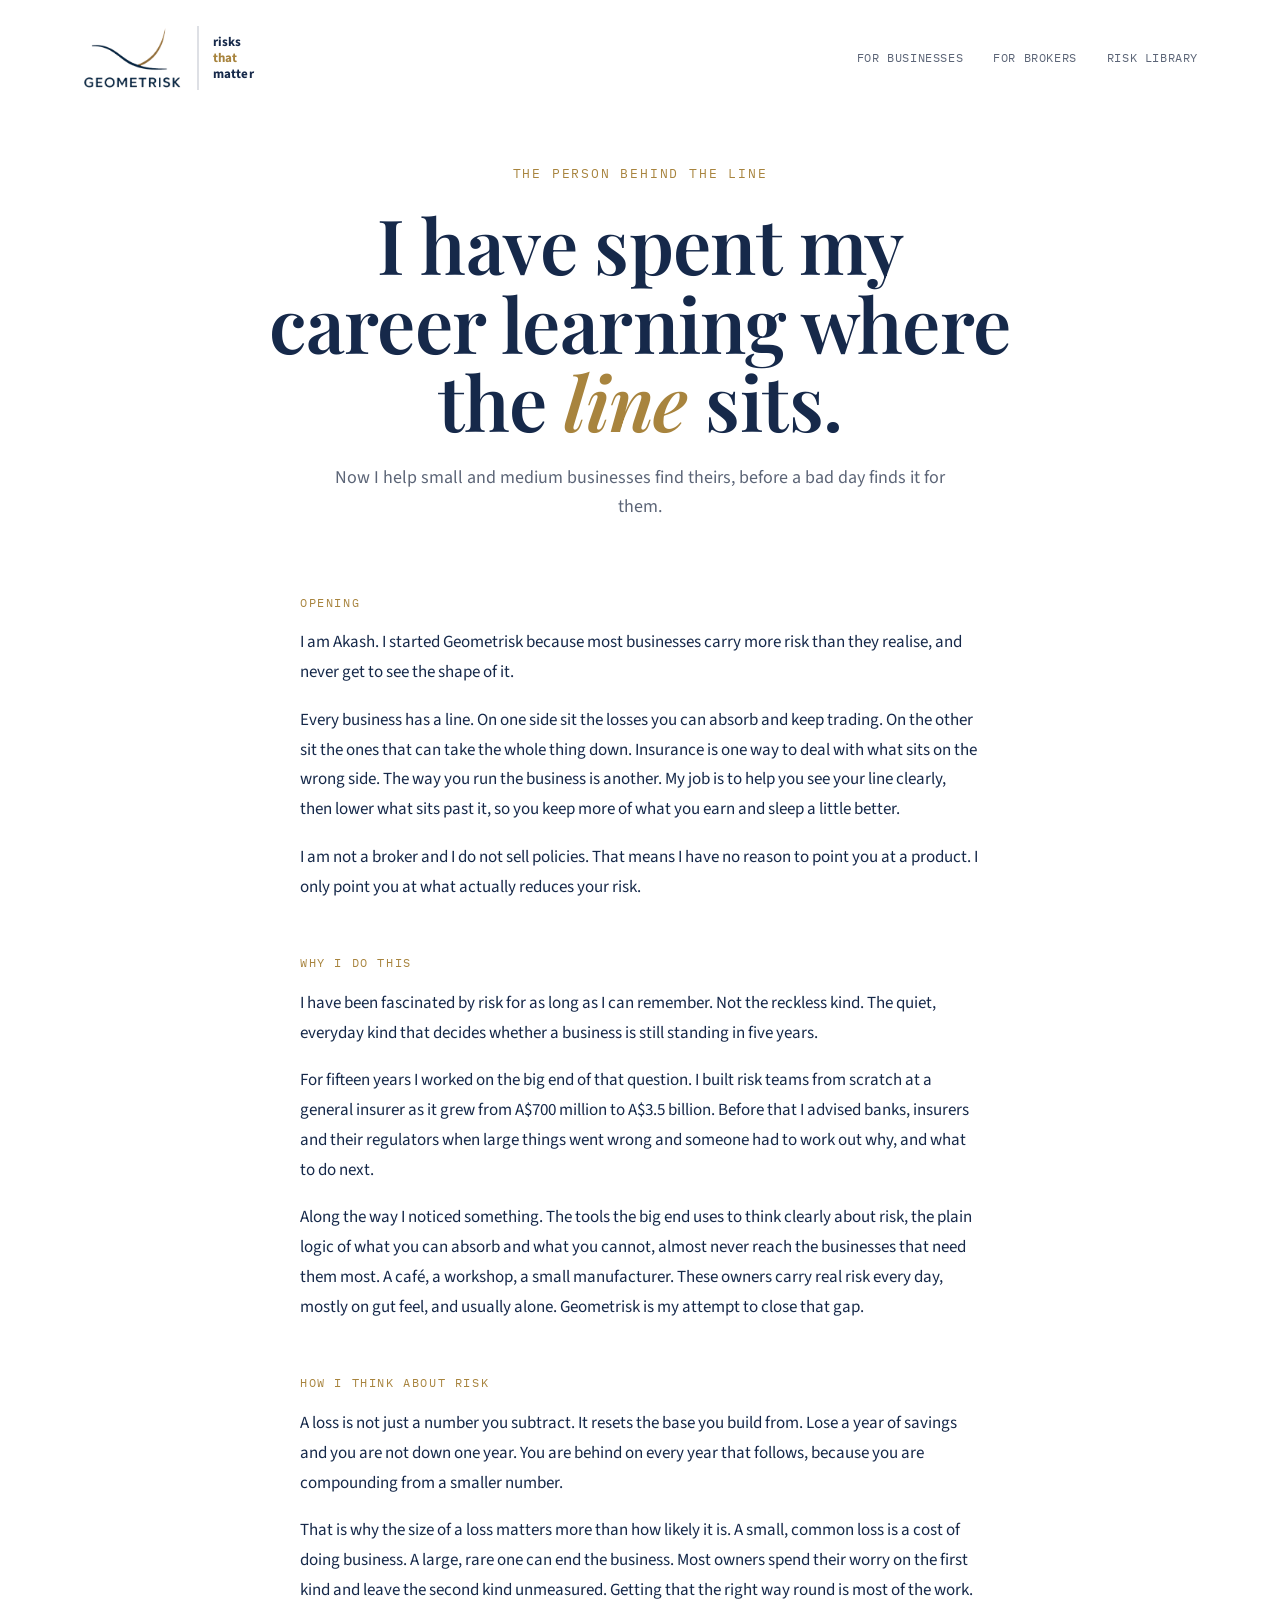
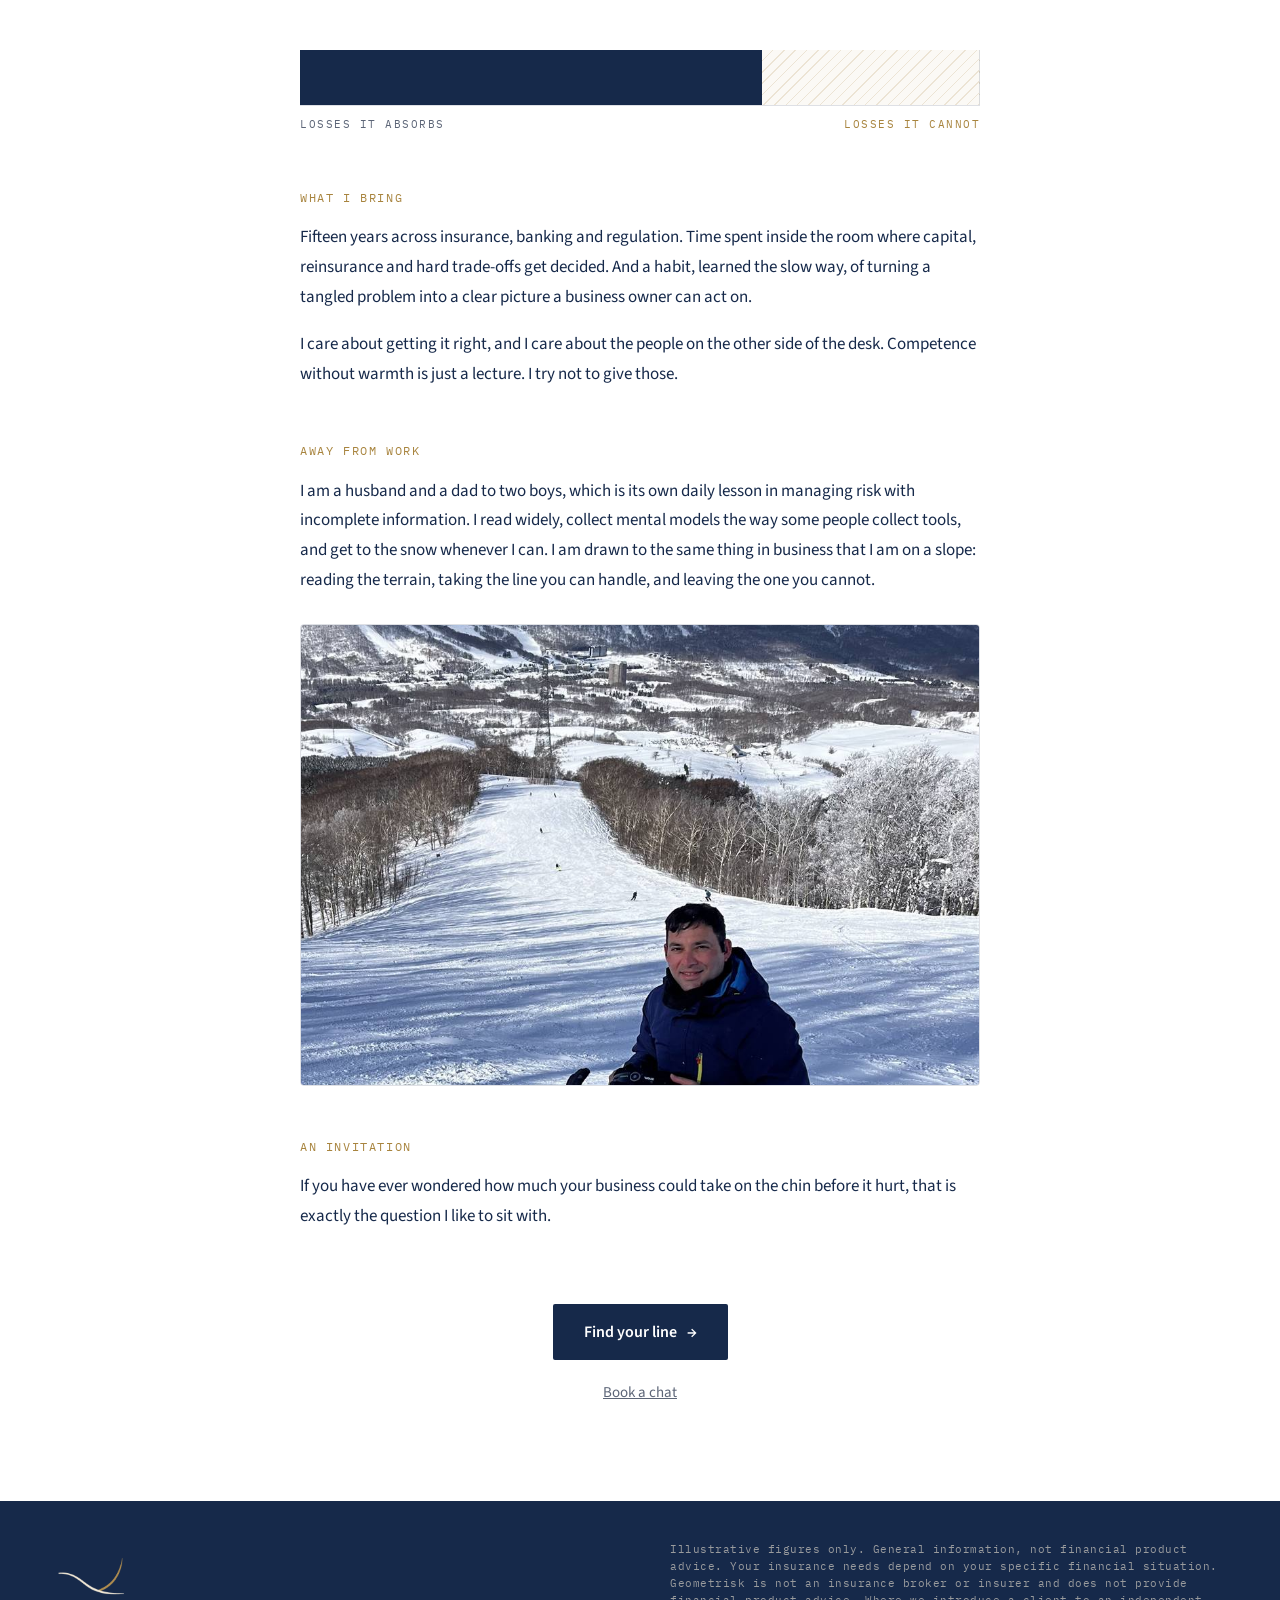
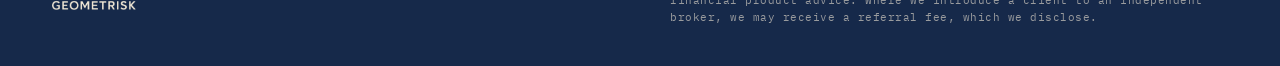
==== about.html @ 1584921b "Compliance: remove insurance evaluations from About and For Brokers copy Keeps the copy on risk mana" ====
<!DOCTYPE html>
<html lang="en-AU">
<head>
<meta charset="UTF-8">
<meta name="viewport" content="width=device-width, initial-scale=1.0">
<title>About · Geometrisk</title>
<meta name="description" content="The person behind Geometrisk. Fifteen years across insurance, banking and regulation, now helping small and medium businesses see the losses they can absorb and the ones they cannot. General information only, not financial product advice.">
<link rel="icon" type="image/png" href="assets/geometrisk-logo.png">
<link rel="preconnect" href="https://fonts.googleapis.com">
<link rel="preconnect" href="https://fonts.gstatic.com" crossorigin>
<link href="https://fonts.googleapis.com/css2?family=Playfair+Display:ital,wght@0,500;0,600;0,700;1,500;1,600&family=Source+Sans+3:wght@300;400;500;600&family=IBM+Plex+Mono:wght@400;500&display=swap" rel="stylesheet">
<style>
  :root{
    --navy:#16294A; --deep:#0E1D38; --navy-2:#5A7099;
    --gold:#A8843E; --gold-soft:#C9A85F;
    --cream:#F5F5F2; --cream-hi:#FFFFFF;
    --ink:#1A2438; --muted:#5C6577;
    --line:rgba(22,41,74,.14);
    --serif:'Playfair Display',Georgia,serif;
    --body:'Source Sans 3',system-ui,sans-serif;
    --mono:'IBM Plex Mono',ui-monospace,monospace;
  }
  *{box-sizing:border-box;margin:0;padding:0}
  html{scroll-behavior:smooth}
  body{font-family:var(--body);color:var(--ink);background:var(--cream-hi);
       -webkit-font-smoothing:antialiased;line-height:1.55}

  nav{position:relative;z-index:5;display:flex;align-items:center;
      justify-content:space-between;padding:26px 32px;max-width:1180px;margin:0 auto}
  .brand{display:flex;align-items:center;gap:14px}
  .wordmark{text-decoration:none;display:flex;align-items:center}
  .wordmark .logoimg{height:64px;width:auto;display:block}
  .brand .divider{width:2px;align-self:stretch;background:var(--line)}
  .brand .tagline{font-family:var(--body);font-weight:700;font-size:13px;letter-spacing:.2px;
                  text-transform:lowercase;line-height:1.25;color:var(--navy)}
  .brand .tagline .g{color:var(--gold)}
  .navlinks{display:flex;align-items:center;gap:30px}
  .navlinks a{font-family:var(--mono);font-size:12px;letter-spacing:.6px;text-transform:uppercase;
              color:var(--muted);text-decoration:none;transition:color .2s}
  .navlinks a:hover{color:var(--navy)}
  .navlinks a.here{color:var(--navy)}

  header.hero{padding:48px 32px 72px;max-width:820px;margin:0 auto;text-align:center}
  .eyebrow{font-family:var(--mono);font-size:12.5px;letter-spacing:1.8px;text-transform:uppercase;
           color:var(--gold);margin-bottom:22px}
  h1{font-family:var(--serif);font-weight:600;font-size:clamp(40px,6.4vw,76px);
     line-height:1.03;letter-spacing:-.6px;color:var(--navy);margin:0 auto 24px}
  h1 .ital{font-style:italic;color:var(--gold)}
  .lede{font-size:18px;line-height:1.6;color:var(--muted);max-width:620px;margin:0 auto}

  main{padding:0 32px 96px}
  .page{max-width:680px;margin:0 auto}
  .sec{margin-bottom:52px}
  .sec .cap{font-family:var(--mono);font-size:12px;letter-spacing:1.6px;text-transform:uppercase;
            color:var(--gold);margin-bottom:16px}
  .sec p{font-size:17px;line-height:1.75;color:var(--navy);margin:0 0 18px}
  .sec p:last-child{margin-bottom:0}

  .lineblock{margin:0 0 56px}
  .axis{position:relative;height:56px;border-bottom:1px solid var(--line)}
  .axis .carry{position:absolute;top:0;bottom:0;left:0;right:32%;background:var(--navy);
               border-left:1px solid var(--line)}
  .axis .cannot{position:absolute;top:0;bottom:0;right:0;left:68%;border-right:1px solid var(--line);
    background:
      repeating-linear-gradient(-45deg, rgba(168,132,62,.18) 0 1px, transparent 1px 8px),
      rgba(168,132,62,.05)}
  .axislabels{margin-top:10px;display:flex;align-items:center;justify-content:space-between;
              font-family:var(--mono);font-size:11px;letter-spacing:1.5px;text-transform:uppercase}
  .axislabels .l{color:var(--muted)}
  .axislabels .r{color:var(--gold)}

  .photo{border:1px solid var(--line);border-radius:4px;overflow:hidden;margin-top:28px}
  .photo img{display:block;width:100%;height:460px;object-fit:cover;object-position:50% 30%}

  .ctarow{margin-top:72px;text-align:center}
  .cta{display:inline-flex;align-items:center;gap:10px;font-family:var(--body);font-weight:600;
       font-size:16px;padding:15px 30px;border-radius:2px;text-decoration:none;cursor:pointer;
       border:1px solid transparent;transition:all .22s ease}
  .cta .arw{transition:transform .22s ease}
  .cta:hover .arw{transform:translateX(4px)}
  .cta.solid{background:var(--navy);color:var(--cream-hi)}
  .cta.solid:hover{background:var(--deep)}
  .bookrow{margin-top:20px}
  .bookrow a{font-family:var(--body);font-size:15px;color:var(--muted);text-decoration:underline}
  .bookrow a:hover{color:var(--navy)}

  footer{background:var(--navy);color:rgba(241,232,214,.6);padding:40px 32px}
  .foot{max-width:1180px;margin:0 auto;display:flex;align-items:center;
        justify-content:space-between;gap:24px;flex-wrap:wrap}
  .foot .fmark{display:flex;align-items:center;text-decoration:none}
  .foot .fmark img{height:56px;width:auto;display:block}
  .foot .disc{font-family:var(--mono);font-size:11px;letter-spacing:.5px;max-width:560px}

  a:focus-visible,.cta:focus-visible{outline:2px solid var(--gold);outline-offset:3px;border-radius:2px}
  @media (prefers-reduced-motion:reduce){ html{scroll-behavior:auto} }
  @media (max-width:860px){
    .navlinks{display:none}
    main{padding:0 20px 72px}
    header.hero{padding:36px 20px 56px}
    .photo img{height:340px}
  }
</style>
</head>
<body>

<nav>
  <div class="brand">
    <a class="wordmark" href="index.html">
      <img class="logoimg" src="assets/geometrisk-logo.png" alt="Geometrisk">
    </a>
    <div class="divider"></div>
    <div class="tagline">risks<br><span class="g">that</span><br>matter</div>
  </div>
  <div class="navlinks">
    <a href="index.html#businesses">For businesses</a>
    <a href="for-brokers.html">For brokers</a>
    <a href="methodology.html">Risk Library</a>
  </div>
</nav>

<header class="hero">
  <div class="eyebrow">The person behind the line</div>
  <h1>I have spent my career learning where the <span class="ital">line</span> sits.</h1>
  <p class="lede">Now I help small and medium businesses find theirs, before a bad day finds it for them.</p>
</header>

<main>
  <div class="page">

    <section class="sec">
      <div class="cap">Opening</div>
      <p>I am Akash. I started Geometrisk because most businesses carry more risk than they realise, and never get to see the shape of it.</p>
      <p>Every business has a line. On one side sit the losses you can absorb and keep trading. On the other sit the ones that can take the whole thing down. Insurance is one way to deal with what sits on the wrong side. The way you run the business is another. My job is to help you see your line clearly, then lower what sits past it, so you keep more of what you earn and sleep a little better.</p>
      <p>I am not a broker and I do not sell policies. That means I have no reason to point you at a product. I only point you at what actually reduces your risk.</p>
    </section>

    <section class="sec">
      <div class="cap">Why I do this</div>
      <p>I have been fascinated by risk for as long as I can remember. Not the reckless kind. The quiet, everyday kind that decides whether a business is still standing in five years.</p>
      <p>For fifteen years I worked on the big end of that question. I built risk teams from scratch at a general insurer as it grew from A$700 million to A$3.5 billion. Before that I advised banks, insurers and their regulators when large things went wrong and someone had to work out why, and what to do next.</p>
      <p>Along the way I noticed something. The tools the big end uses to think clearly about risk, the plain logic of what you can absorb and what you cannot, almost never reach the businesses that need them most. A caf&#233;, a workshop, a small manufacturer. These owners carry real risk every day, mostly on gut feel, and usually alone. Geometrisk is my attempt to close that gap.</p>
    </section>

    <section class="sec" style="margin-bottom:44px">
      <div class="cap">How I think about risk</div>
      <p>A loss is not just a number you subtract. It resets the base you build from. Lose a year of savings and you are not down one year. You are behind on every year that follows, because you are compounding from a smaller number.</p>
      <p>That is why the size of a loss matters more than how likely it is. A small, common loss is a cost of doing business. A large, rare one can end the business. Most owners spend their worry on the first kind and leave the second kind unmeasured. Getting that the right way round is most of the work.</p>
    </section>

    <div class="lineblock" aria-hidden="true">
      <div class="axis">
        <div class="carry"></div>
        <div class="cannot"></div>
      </div>
      <div class="axislabels">
        <span class="l">Losses it absorbs</span>
        <span class="r">Losses it cannot</span>
      </div>
    </div>

    <section class="sec">
      <div class="cap">What I bring</div>
      <p>Fifteen years across insurance, banking and regulation. Time spent inside the room where capital, reinsurance and hard trade-offs get decided. And a habit, learned the slow way, of turning a tangled problem into a clear picture a business owner can act on.</p>
      <p>I care about getting it right, and I care about the people on the other side of the desk. Competence without warmth is just a lecture. I try not to give those.</p>
    </section>

    <section class="sec">
      <div class="cap">Away from work</div>
      <p style="margin-bottom:28px">I am a husband and a dad to two boys, which is its own daily lesson in managing risk with incomplete information. I read widely, collect mental models the way some people collect tools, and get to the snow whenever I can. I am drawn to the same thing in business that I am on a slope: reading the terrain, taking the line you can handle, and leaving the one you cannot.</p>
      <div class="photo">
        <img src="assets/akash-ski.jpeg" alt="Akash skiing, mountains in the background">
      </div>
    </section>

    <section class="sec" style="margin-bottom:0">
      <div class="cap">An invitation</div>
      <p>If you have ever wondered how much your business could take on the chin before it hurt, that is exactly the question I like to sit with.</p>
    </section>

    <div class="ctarow">
      <a class="cta solid" href="find-your-line.html">Find your line <span class="arw">&rarr;</span></a>
      <div class="bookrow">
        <a id="bookChat" href="https://calendar.app.google/oPBbKhGHU44FATAGA" target="_blank" rel="noopener">Book a chat</a>
      </div>
    </div>

  </div>
</main>

<footer>
  <div class="foot">
    <a class="fmark" href="index.html" aria-label="Geometrisk">
      <img src="assets/geometrisk-logo-light.png" alt="Geometrisk">
    </a>
    <div class="disc">Illustrative figures only. General information, not financial product advice. Your insurance needs depend on your specific financial situation. Geometrisk is not an insurance broker or insurer and does not provide financial product advice. Where we introduce a client to an independent broker, we may receive a referral fee, which we disclose.</div>
  </div>
</footer>

</body>
</html>
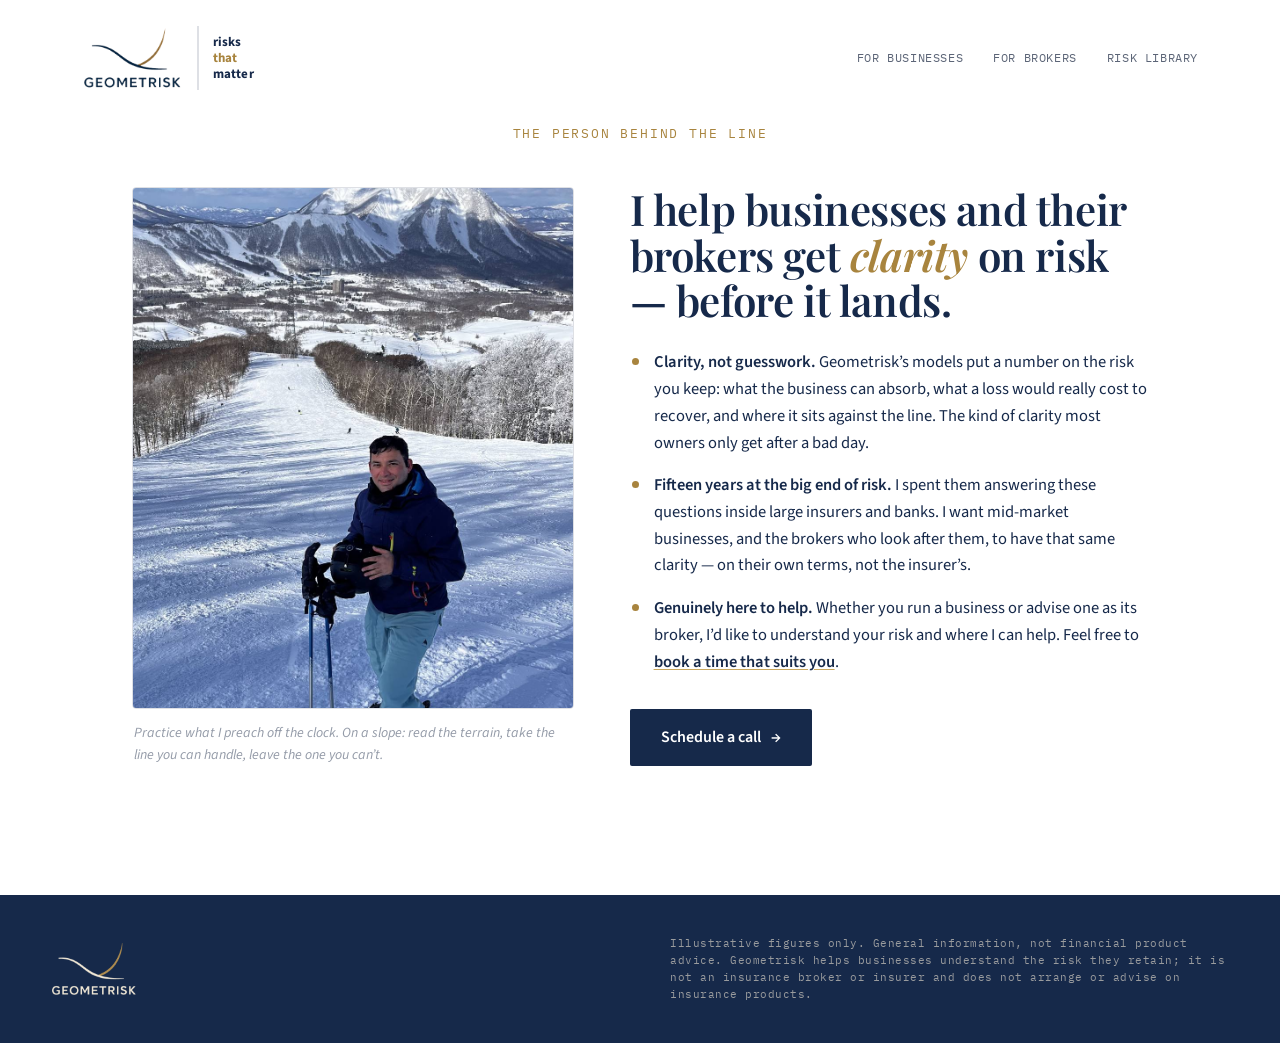
==== commit 372db29e: "Landing copy, footer nav, privacy policy, live form endpoint - Rework landing 'How it works' and 'Wh" ====
--- a/about.html
+++ b/about.html
@@ -4,7 +4,7 @@
 <meta charset="UTF-8">
 <meta name="viewport" content="width=device-width, initial-scale=1.0">
 <title>About · Geometrisk</title>
-<meta name="description" content="The person behind Geometrisk. Fifteen years across insurance, banking and regulation, now helping small and medium businesses see the losses they can absorb and the ones they cannot. General information only, not financial product advice.">
+<meta name="description" content="The person behind Geometrisk. Fifteen years at the big end of risk, now bringing it to small businesses and the brokers who serve them — the risk lab that works out what you can carry, what you can't, and what to move. General information only, not advice.">
 <link rel="icon" type="image/png" href="assets/geometrisk-logo.png">
 <link rel="preconnect" href="https://fonts.googleapis.com">
 <link rel="preconnect" href="https://fonts.gstatic.com" crossorigin>
@@ -48,7 +48,7 @@
   h1 .ital{font-style:italic;color:var(--gold)}
   .lede{font-size:18px;line-height:1.6;color:var(--muted);max-width:620px;margin:0 auto}
 
-  main{padding:0 32px 96px}
+  main{padding:0 0 88px}
   .page{max-width:680px;margin:0 auto}
   .sec{margin-bottom:52px}
   .sec .cap{font-family:var(--mono);font-size:12px;letter-spacing:1.6px;text-transform:uppercase;
@@ -72,7 +72,9 @@
   .photo{border:1px solid var(--line);border-radius:4px;overflow:hidden;margin-top:28px}
   .photo img{display:block;width:100%;height:460px;object-fit:cover;object-position:50% 30%}
 
-  .ctarow{margin-top:72px;text-align:center}
+  .photocap{font-size:15px;line-height:1.6;font-style:italic;color:var(--muted);
+            max-width:560px;margin:18px auto 0;text-align:center}
+  .ctarow{margin-top:60px;display:flex;justify-content:center;gap:16px;flex-wrap:wrap}
   .cta{display:inline-flex;align-items:center;gap:10px;font-family:var(--body);font-weight:600;
        font-size:16px;padding:15px 30px;border-radius:2px;text-decoration:none;cursor:pointer;
        border:1px solid transparent;transition:all .22s ease}
@@ -80,9 +82,27 @@
   .cta:hover .arw{transform:translateX(4px)}
   .cta.solid{background:var(--navy);color:var(--cream-hi)}
   .cta.solid:hover{background:var(--deep)}
-  .bookrow{margin-top:20px}
-  .bookrow a{font-family:var(--body);font-size:15px;color:var(--muted);text-decoration:underline}
-  .bookrow a:hover{color:var(--navy)}
+  .cta.ghost{border:1px solid var(--line);color:var(--navy)}
+  .cta.ghost:hover{border-color:var(--navy);background:var(--navy);color:var(--cream-hi)}
+
+  .intro{max-width:1080px;margin:0 auto;padding:8px 32px 0;text-align:center}
+  .split{max-width:1080px;margin:0 auto;padding:22px 32px 40px;display:grid;
+         grid-template-columns:.92fr 1.08fr;gap:56px;align-items:start}
+  .split .photo{margin:0}
+  .split .photo img{height:520px}
+  .skicap{margin:14px 2px 0;font-size:14px;line-height:1.55;font-style:italic;color:#949BA8}
+  .bio h1{font-size:clamp(27px,3.3vw,42px);line-height:1.08;letter-spacing:-.4px;margin:0 0 26px}
+  .bio ul{list-style:none;margin:0;padding:0}
+  .bio li{position:relative;padding-left:24px;margin-bottom:16px;font-size:16.5px;
+          line-height:1.62;color:var(--navy)}
+  .bio li:last-child{margin-bottom:0}
+  .bio li::before{content:"";position:absolute;left:2px;top:9px;width:7px;height:7px;
+                  background:var(--gold);border-radius:50%}
+  .bio li strong{font-weight:600}
+  .bio li a{color:var(--navy);text-decoration:underline;text-decoration-color:var(--gold-soft);
+            text-underline-offset:2px;font-weight:600}
+  .bio li a:hover{text-decoration-color:var(--navy)}
+  .bio .ctarow{justify-content:flex-start;margin-top:34px}
 
   footer{background:var(--navy);color:rgba(241,232,214,.6);padding:40px 32px}
   .foot{max-width:1180px;margin:0 auto;display:flex;align-items:center;
@@ -95,9 +115,12 @@
   @media (prefers-reduced-motion:reduce){ html{scroll-behavior:auto} }
   @media (max-width:860px){
     .navlinks{display:none}
-    main{padding:0 20px 72px}
-    header.hero{padding:36px 20px 56px}
-    .photo img{height:340px}
+    main{padding:0 0 72px}
+    .intro{padding:22px 20px 0}
+    .split{grid-template-columns:1fr;gap:26px;padding:16px 20px 40px}
+    .split .photo img{height:340px}
+    .bio h1{margin-bottom:22px}
+    .bio .ctarow{justify-content:center}
   }
 </style>
 </head>
@@ -118,73 +141,30 @@
   </div>
 </nav>
 
-<header class="hero">
-  <div class="eyebrow">The person behind the line</div>
-  <h1>I have spent my career learning where the <span class="ital">line</span> sits.</h1>
-  <p class="lede">Now I help small and medium businesses find theirs, before a bad day finds it for them.</p>
-</header>
+<main>
+  <div class="intro">
+    <div class="eyebrow">The person behind the line</div>
+  </div>
 
-<main>
-  <div class="page">
-
-    <section class="sec">
-      <div class="cap">Opening</div>
-      <p>I am Akash. I started Geometrisk because most businesses carry more risk than they realise, and never get to see the shape of it.</p>
-      <p>Every business has a line. On one side sit the losses you can absorb and keep trading. On the other sit the ones that can take the whole thing down. Insurance is one way to deal with what sits on the wrong side. The way you run the business is another. My job is to help you see your line clearly, then lower what sits past it, so you keep more of what you earn and sleep a little better.</p>
-      <p>I am not a broker and I do not sell policies. That means I have no reason to point you at a product. I only point you at what actually reduces your risk.</p>
-    </section>
-
-    <section class="sec">
-      <div class="cap">Why I do this</div>
-      <p>I have been fascinated by risk for as long as I can remember. Not the reckless kind. The quiet, everyday kind that decides whether a business is still standing in five years.</p>
-      <p>For fifteen years I worked on the big end of that question. I built risk teams from scratch at a general insurer as it grew from A$700 million to A$3.5 billion. Before that I advised banks, insurers and their regulators when large things went wrong and someone had to work out why, and what to do next.</p>
-      <p>Along the way I noticed something. The tools the big end uses to think clearly about risk, the plain logic of what you can absorb and what you cannot, almost never reach the businesses that need them most. A caf&#233;, a workshop, a small manufacturer. These owners carry real risk every day, mostly on gut feel, and usually alone. Geometrisk is my attempt to close that gap.</p>
-    </section>
-
-    <section class="sec" style="margin-bottom:44px">
-      <div class="cap">How I think about risk</div>
-      <p>A loss is not just a number you subtract. It resets the base you build from. Lose a year of savings and you are not down one year. You are behind on every year that follows, because you are compounding from a smaller number.</p>
-      <p>That is why the size of a loss matters more than how likely it is. A small, common loss is a cost of doing business. A large, rare one can end the business. Most owners spend their worry on the first kind and leave the second kind unmeasured. Getting that the right way round is most of the work.</p>
-    </section>
-
-    <div class="lineblock" aria-hidden="true">
-      <div class="axis">
-        <div class="carry"></div>
-        <div class="cannot"></div>
-      </div>
-      <div class="axislabels">
-        <span class="l">Losses it absorbs</span>
-        <span class="r">Losses it cannot</span>
-      </div>
-    </div>
-
-    <section class="sec">
-      <div class="cap">What I bring</div>
-      <p>Fifteen years across insurance, banking and regulation. Time spent inside the room where capital, reinsurance and hard trade-offs get decided. And a habit, learned the slow way, of turning a tangled problem into a clear picture a business owner can act on.</p>
-      <p>I care about getting it right, and I care about the people on the other side of the desk. Competence without warmth is just a lecture. I try not to give those.</p>
-    </section>
-
-    <section class="sec">
-      <div class="cap">Away from work</div>
-      <p style="margin-bottom:28px">I am a husband and a dad to two boys, which is its own daily lesson in managing risk with incomplete information. I read widely, collect mental models the way some people collect tools, and get to the snow whenever I can. I am drawn to the same thing in business that I am on a slope: reading the terrain, taking the line you can handle, and leaving the one you cannot.</p>
+  <section class="split">
+    <div class="photocol">
       <div class="photo">
         <img src="assets/akash-ski.jpeg" alt="Akash skiing, mountains in the background">
       </div>
-    </section>
-
-    <section class="sec" style="margin-bottom:0">
-      <div class="cap">An invitation</div>
-      <p>If you have ever wondered how much your business could take on the chin before it hurt, that is exactly the question I like to sit with.</p>
-    </section>
-
-    <div class="ctarow">
-      <a class="cta solid" href="find-your-line.html">Find your line <span class="arw">&rarr;</span></a>
-      <div class="bookrow">
-        <a id="bookChat" href="https://calendar.app.google/oPBbKhGHU44FATAGA" target="_blank" rel="noopener">Book a chat</a>
+      <p class="skicap">Practice what I preach off the clock. On a slope: read the terrain, take the line you can handle, leave the one you can&rsquo;t.</p>
+    </div>
+    <div class="bio">
+      <h1>I help businesses and their brokers get <span class="ital">clarity</span> on risk &mdash; before it lands.</h1>
+      <ul>
+        <li><strong>Clarity, not guesswork.</strong> Geometrisk&rsquo;s models put a number on the risk you keep: what the business can absorb, what a loss would really cost to recover, and where it sits against the line. The kind of clarity most owners only get after a bad day.</li>
+        <li><strong>Fifteen years at the big end of risk.</strong> I spent them answering these questions inside large insurers and banks. I want mid-market businesses, and the brokers who look after them, to have that same clarity &mdash; on their own terms, not the insurer&rsquo;s.</li>
+        <li><strong>Genuinely here to help.</strong> Whether you run a business or advise one as its broker, I&rsquo;d like to understand your risk and where I can help. Feel free to <a class="book" href="https://calendar.app.google/oPBbKhGHU44FATAGA" target="_blank" rel="noopener">book a time that suits you</a>.</li>
+      </ul>
+      <div class="ctarow">
+        <a class="cta solid" href="https://calendar.app.google/oPBbKhGHU44FATAGA" target="_blank" rel="noopener">Schedule a call <span class="arw">&rarr;</span></a>
       </div>
     </div>
-
-  </div>
+  </section>
 </main>
 
 <footer>
@@ -192,7 +172,7 @@
     <a class="fmark" href="index.html" aria-label="Geometrisk">
       <img src="assets/geometrisk-logo-light.png" alt="Geometrisk">
     </a>
-    <div class="disc">Illustrative figures only. General information, not financial product advice. Your insurance needs depend on your specific financial situation. Geometrisk is not an insurance broker or insurer and does not provide financial product advice. Where we introduce a client to an independent broker, we may receive a referral fee, which we disclose.</div>
+    <div class="disc">Illustrative figures only. General information, not financial product advice. Geometrisk helps businesses understand the risk they retain; it is not an insurance broker or insurer and does not arrange or advise on insurance products.</div>
   </div>
 </footer>
 
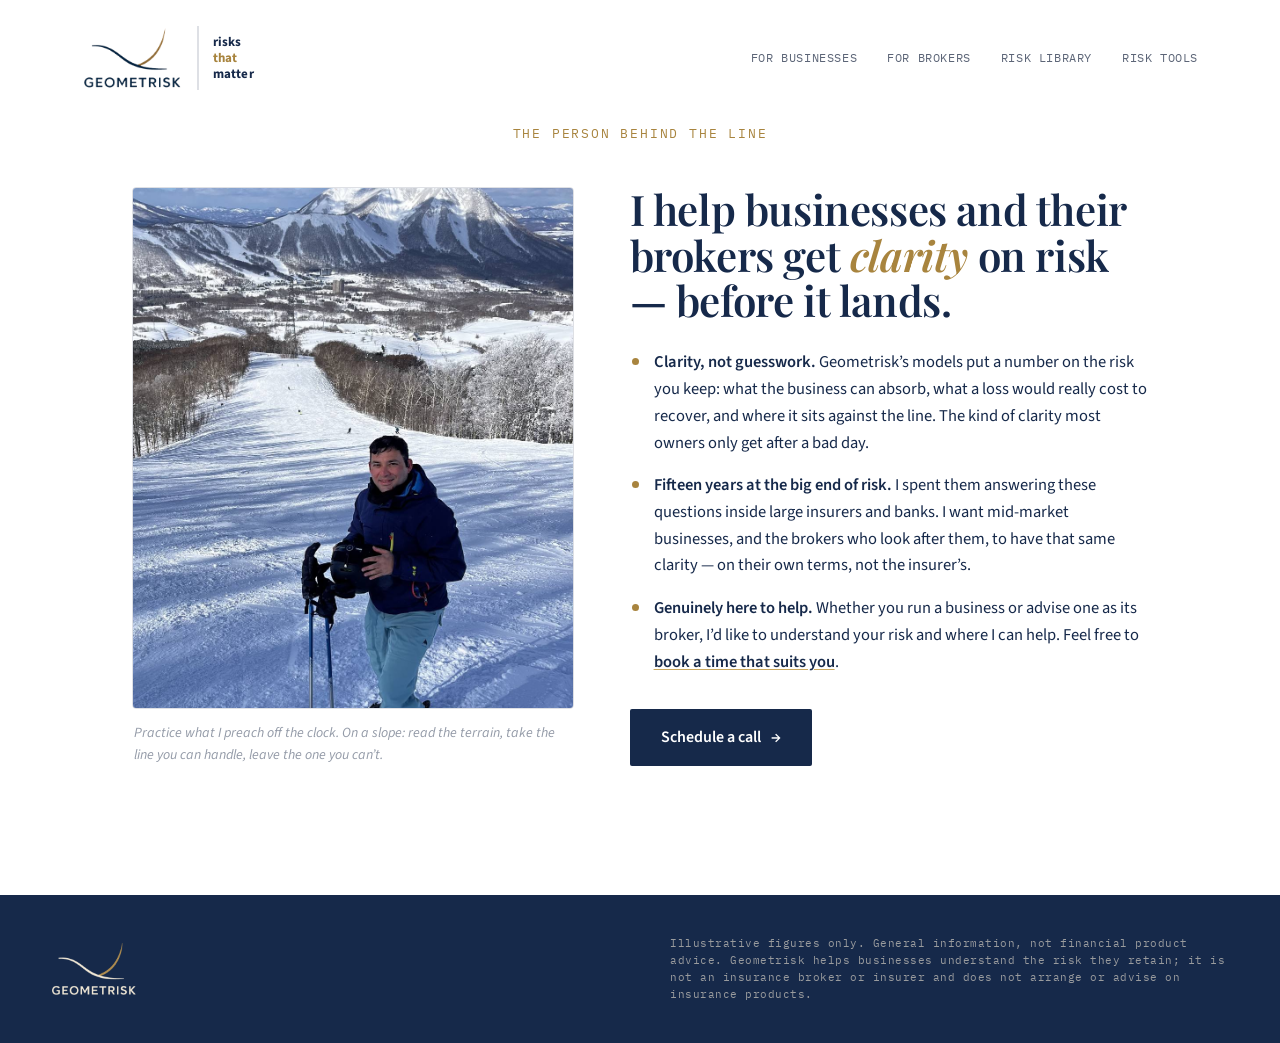
==== commit 38172512: "Pivot to risk-advisor finder: new find-advisor tool, broker onboarding, data schema - Home page refr" ====
--- a/about.html
+++ b/about.html
@@ -138,6 +138,7 @@
     <a href="index.html#businesses">For businesses</a>
     <a href="for-brokers.html">For brokers</a>
     <a href="methodology.html">Risk Library</a>
+    <a href="find-your-line.html">Risk Tools</a>
   </div>
 </nav>
 
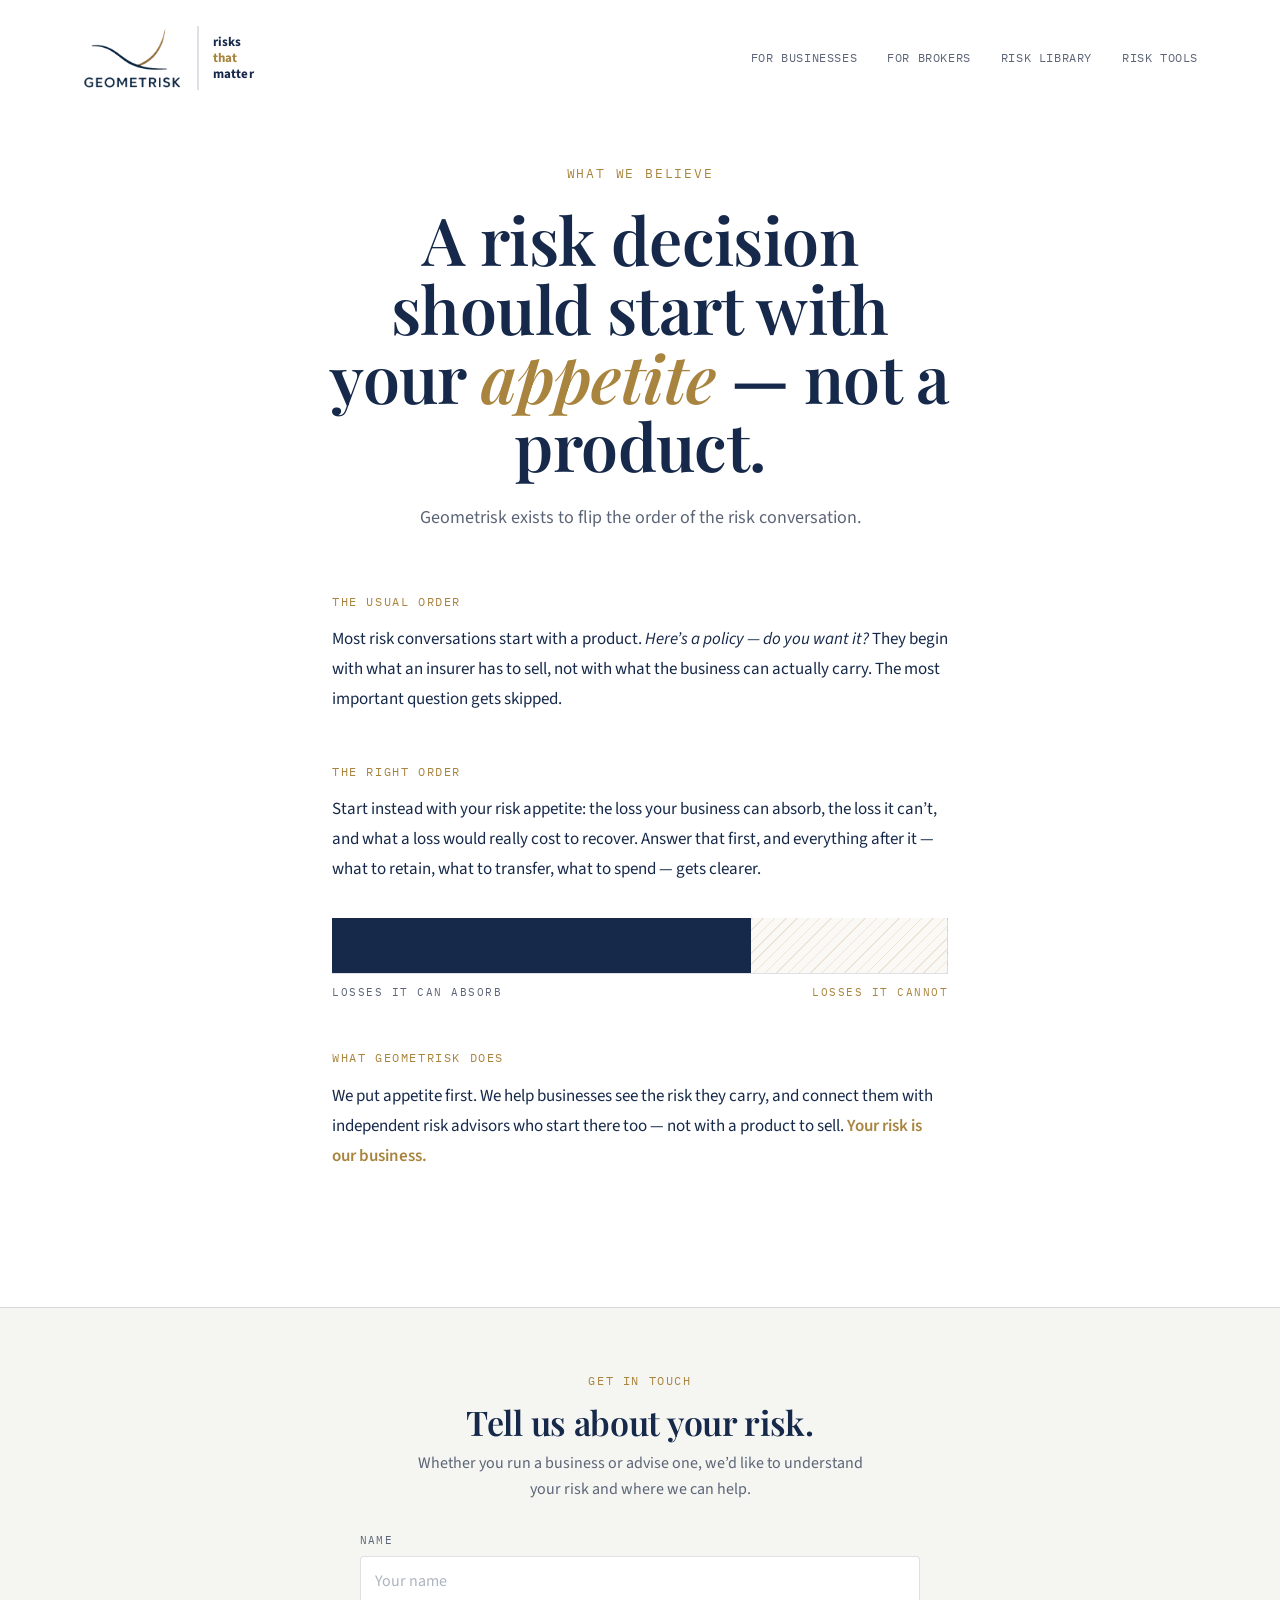
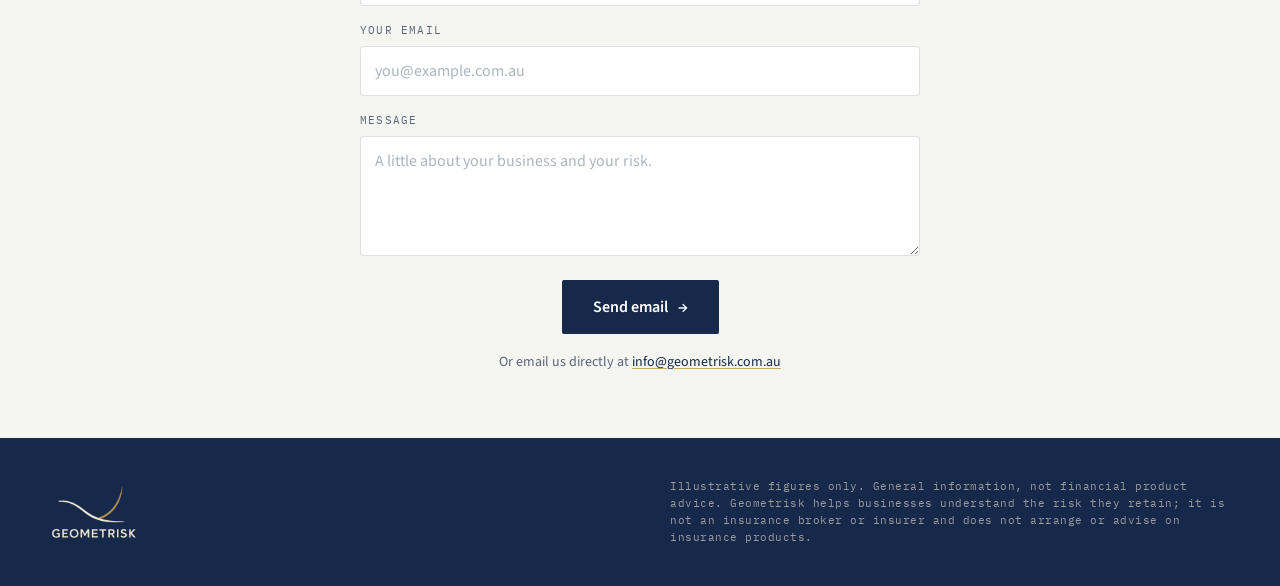
==== commit 1490aa84: "Rework About from a person to an idea; add email contact form - About now leads with the belief 'a r" ====
--- a/about.html
+++ b/about.html
@@ -4,7 +4,7 @@
 <meta charset="UTF-8">
 <meta name="viewport" content="width=device-width, initial-scale=1.0">
 <title>About · Geometrisk</title>
-<meta name="description" content="The person behind Geometrisk. Fifteen years at the big end of risk, now bringing it to small businesses and the brokers who serve them — the risk lab that works out what you can carry, what you can't, and what to move. General information only, not advice.">
+<meta name="description" content="Geometrisk exists to flip the order of the risk conversation: a risk decision should start with your appetite — what you can carry, and what you can't — not with a product an insurer has to sell. General information only, not advice.">
 <link rel="icon" type="image/png" href="assets/geometrisk-logo.png">
 <link rel="preconnect" href="https://fonts.googleapis.com">
 <link rel="preconnect" href="https://fonts.gstatic.com" crossorigin>
@@ -40,23 +40,24 @@
   .navlinks a:hover{color:var(--navy)}
   .navlinks a.here{color:var(--navy)}
 
-  header.hero{padding:48px 32px 72px;max-width:820px;margin:0 auto;text-align:center}
+  header.hero{padding:48px 32px 60px;max-width:820px;margin:0 auto;text-align:center}
   .eyebrow{font-family:var(--mono);font-size:12.5px;letter-spacing:1.8px;text-transform:uppercase;
            color:var(--gold);margin-bottom:22px}
-  h1{font-family:var(--serif);font-weight:600;font-size:clamp(40px,6.4vw,76px);
-     line-height:1.03;letter-spacing:-.6px;color:var(--navy);margin:0 auto 24px}
+  h1{font-family:var(--serif);font-weight:600;font-size:clamp(36px,5.6vw,66px);
+     line-height:1.04;letter-spacing:-.6px;color:var(--navy);margin:0 auto 24px;max-width:15ch}
   h1 .ital{font-style:italic;color:var(--gold)}
   .lede{font-size:18px;line-height:1.6;color:var(--muted);max-width:620px;margin:0 auto}
 
   main{padding:0 0 88px}
-  .page{max-width:680px;margin:0 auto}
-  .sec{margin-bottom:52px}
+  .page{max-width:680px;margin:0 auto;padding:0 32px}
+  .sec{margin-bottom:48px}
   .sec .cap{font-family:var(--mono);font-size:12px;letter-spacing:1.6px;text-transform:uppercase;
-            color:var(--gold);margin-bottom:16px}
+            color:var(--gold);margin-bottom:14px}
   .sec p{font-size:17px;line-height:1.75;color:var(--navy);margin:0 0 18px}
   .sec p:last-child{margin-bottom:0}
-
-  .lineblock{margin:0 0 56px}
+  .sec p .g{color:var(--gold);font-weight:600}
+
+  .lineblock{margin:34px 0 6px}
   .axis{position:relative;height:56px;border-bottom:1px solid var(--line)}
   .axis .carry{position:absolute;top:0;bottom:0;left:0;right:32%;background:var(--navy);
                border-left:1px solid var(--line)}
@@ -69,12 +70,23 @@
   .axislabels .l{color:var(--muted)}
   .axislabels .r{color:var(--gold)}
 
-  .photo{border:1px solid var(--line);border-radius:4px;overflow:hidden;margin-top:28px}
-  .photo img{display:block;width:100%;height:460px;object-fit:cover;object-position:50% 30%}
-
-  .photocap{font-size:15px;line-height:1.6;font-style:italic;color:var(--muted);
-            max-width:560px;margin:18px auto 0;text-align:center}
-  .ctarow{margin-top:60px;display:flex;justify-content:center;gap:16px;flex-wrap:wrap}
+  /* ---------- contact ---------- */
+  .contactband{background:var(--cream);border-top:1px solid var(--line);padding:64px 32px}
+  .contact{max-width:560px;margin:0 auto}
+  .contact .cap{font-family:var(--mono);font-size:12px;letter-spacing:1.6px;text-transform:uppercase;
+                color:var(--gold);margin-bottom:12px;text-align:center}
+  .contact h2{font-family:var(--serif);font-weight:600;font-size:clamp(25px,3.2vw,34px);
+              line-height:1.12;letter-spacing:-.3px;color:var(--navy);text-align:center;margin-bottom:10px}
+  .contact .clead{font-size:16px;line-height:1.6;color:var(--muted);text-align:center;
+                  max-width:460px;margin:0 auto 30px}
+  .field{margin-bottom:16px}
+  .field label{font-family:var(--mono);font-size:11px;letter-spacing:1.2px;text-transform:uppercase;
+               color:var(--muted);display:block;margin-bottom:7px}
+  .field input,.field textarea{width:100%;border:1px solid var(--line);border-radius:4px;background:#fff;
+    font-family:var(--body);font-size:16px;color:var(--navy);padding:13px 14px;outline:none;transition:border-color .2s}
+  .field input:focus,.field textarea:focus{border-color:var(--gold)}
+  .field input::placeholder,.field textarea::placeholder{color:#aeb4bf}
+  .field textarea{resize:vertical;min-height:120px}
   .cta{display:inline-flex;align-items:center;gap:10px;font-family:var(--body);font-weight:600;
        font-size:16px;padding:15px 30px;border-radius:2px;text-decoration:none;cursor:pointer;
        border:1px solid transparent;transition:all .22s ease}
@@ -82,27 +94,10 @@
   .cta:hover .arw{transform:translateX(4px)}
   .cta.solid{background:var(--navy);color:var(--cream-hi)}
   .cta.solid:hover{background:var(--deep)}
-  .cta.ghost{border:1px solid var(--line);color:var(--navy)}
-  .cta.ghost:hover{border-color:var(--navy);background:var(--navy);color:var(--cream-hi)}
-
-  .intro{max-width:1080px;margin:0 auto;padding:8px 32px 0;text-align:center}
-  .split{max-width:1080px;margin:0 auto;padding:22px 32px 40px;display:grid;
-         grid-template-columns:.92fr 1.08fr;gap:56px;align-items:start}
-  .split .photo{margin:0}
-  .split .photo img{height:520px}
-  .skicap{margin:14px 2px 0;font-size:14px;line-height:1.55;font-style:italic;color:#949BA8}
-  .bio h1{font-size:clamp(27px,3.3vw,42px);line-height:1.08;letter-spacing:-.4px;margin:0 0 26px}
-  .bio ul{list-style:none;margin:0;padding:0}
-  .bio li{position:relative;padding-left:24px;margin-bottom:16px;font-size:16.5px;
-          line-height:1.62;color:var(--navy)}
-  .bio li:last-child{margin-bottom:0}
-  .bio li::before{content:"";position:absolute;left:2px;top:9px;width:7px;height:7px;
-                  background:var(--gold);border-radius:50%}
-  .bio li strong{font-weight:600}
-  .bio li a{color:var(--navy);text-decoration:underline;text-decoration-color:var(--gold-soft);
-            text-underline-offset:2px;font-weight:600}
-  .bio li a:hover{text-decoration-color:var(--navy)}
-  .bio .ctarow{justify-content:flex-start;margin-top:34px}
+  .contact .send{text-align:center;margin-top:8px}
+  .contact .alt{margin-top:18px;font-size:14px;color:var(--muted);text-align:center}
+  .contact .alt a{color:var(--navy);text-decoration:underline;text-decoration-color:var(--gold-soft);text-underline-offset:2px}
+  .contact .alt a:hover{text-decoration-color:var(--navy)}
 
   footer{background:var(--navy);color:rgba(241,232,214,.6);padding:40px 32px}
   .foot{max-width:1180px;margin:0 auto;display:flex;align-items:center;
@@ -115,12 +110,9 @@
   @media (prefers-reduced-motion:reduce){ html{scroll-behavior:auto} }
   @media (max-width:860px){
     .navlinks{display:none}
-    main{padding:0 0 72px}
-    .intro{padding:22px 20px 0}
-    .split{grid-template-columns:1fr;gap:26px;padding:16px 20px 40px}
-    .split .photo img{height:340px}
-    .bio h1{margin-bottom:22px}
-    .bio .ctarow{justify-content:center}
+    main{padding:0 0 8px}
+    header.hero{padding:36px 24px 44px}
+    .page{padding:0 24px}
   }
 </style>
 </head>
@@ -142,31 +134,54 @@
   </div>
 </nav>
 
+<header class="hero">
+  <div class="eyebrow">What we believe</div>
+  <h1>A risk decision should start with your <span class="ital">appetite</span> — not a product.</h1>
+  <p class="lede">Geometrisk exists to flip the order of the risk conversation.</p>
+</header>
+
 <main>
-  <div class="intro">
-    <div class="eyebrow">The person behind the line</div>
-  </div>
-
-  <section class="split">
-    <div class="photocol">
-      <div class="photo">
-        <img src="assets/akash-ski.jpeg" alt="Akash skiing, mountains in the background">
+  <div class="page">
+    <section class="sec">
+      <div class="cap">The usual order</div>
+      <p>Most risk conversations start with a product. <em>Here&rsquo;s a policy &mdash; do you want it?</em> They begin with what an insurer has to sell, not with what the business can actually carry. The most important question gets skipped.</p>
+    </section>
+
+    <section class="sec">
+      <div class="cap">The right order</div>
+      <p>Start instead with your risk appetite: the loss your business can absorb, the loss it can&rsquo;t, and what a loss would really cost to recover. Answer that first, and everything after it &mdash; what to retain, what to transfer, what to spend &mdash; gets clearer.</p>
+      <div class="lineblock">
+        <div class="axis"><div class="carry"></div><div class="cannot"></div></div>
+        <div class="axislabels"><span class="l">Losses it can absorb</span><span class="r">Losses it cannot</span></div>
       </div>
-      <p class="skicap">Practice what I preach off the clock. On a slope: read the terrain, take the line you can handle, leave the one you can&rsquo;t.</p>
-    </div>
-    <div class="bio">
-      <h1>I help businesses and their brokers get <span class="ital">clarity</span> on risk &mdash; before it lands.</h1>
-      <ul>
-        <li><strong>Clarity, not guesswork.</strong> Geometrisk&rsquo;s models put a number on the risk you keep: what the business can absorb, what a loss would really cost to recover, and where it sits against the line. The kind of clarity most owners only get after a bad day.</li>
-        <li><strong>Fifteen years at the big end of risk.</strong> I spent them answering these questions inside large insurers and banks. I want mid-market businesses, and the brokers who look after them, to have that same clarity &mdash; on their own terms, not the insurer&rsquo;s.</li>
-        <li><strong>Genuinely here to help.</strong> Whether you run a business or advise one as its broker, I&rsquo;d like to understand your risk and where I can help. Feel free to <a class="book" href="https://calendar.app.google/oPBbKhGHU44FATAGA" target="_blank" rel="noopener">book a time that suits you</a>.</li>
-      </ul>
-      <div class="ctarow">
-        <a class="cta solid" href="https://calendar.app.google/oPBbKhGHU44FATAGA" target="_blank" rel="noopener">Schedule a call <span class="arw">&rarr;</span></a>
+    </section>
+
+    <section class="sec">
+      <div class="cap">What Geometrisk does</div>
+      <p>We put appetite first. We help businesses see the risk they carry, and connect them with independent risk advisors who start there too &mdash; not with a product to sell. <span class="g">Your risk is our business.</span></p>
+    </section>
+  </div>
+</main>
+
+<section class="contactband">
+  <div class="contact">
+    <div class="cap">Get in touch</div>
+    <h2>Tell us about your risk.</h2>
+    <p class="clead">Whether you run a business or advise one, we&rsquo;d like to understand your risk and where we can help.</p>
+    <form id="contactForm">
+      <div class="field"><label for="c_name">Name</label>
+        <input id="c_name" type="text" placeholder="Your name"></div>
+      <div class="field"><label for="c_email">Your email</label>
+        <input id="c_email" type="email" placeholder="you@example.com.au"></div>
+      <div class="field"><label for="c_msg">Message</label>
+        <textarea id="c_msg" placeholder="A little about your business and your risk."></textarea></div>
+      <div class="send">
+        <button type="submit" class="cta solid">Send email <span class="arw">&rarr;</span></button>
       </div>
-    </div>
-  </section>
-</main>
+    </form>
+    <p class="alt">Or email us directly at <a href="mailto:info@geometrisk.com.au">info@geometrisk.com.au</a></p>
+  </div>
+</section>
 
 <footer>
   <div class="foot">
@@ -177,5 +192,24 @@
   </div>
 </footer>
 
+<script>
+  // Opens the visitor's mail app pre-addressed to info@geometrisk.com.au with their details filled in.
+  document.getElementById('contactForm').addEventListener('submit', function(e){
+    e.preventDefault();
+    var name = (document.getElementById('c_name').value || '').trim();
+    var email = (document.getElementById('c_email').value || '').trim();
+    var msg = (document.getElementById('c_msg').value || '').trim();
+    var subject = 'Enquiry via geometrisk.com.au' + (name ? ' — ' + name : '');
+    var lines = [];
+    if(name) lines.push('Name: ' + name);
+    if(email) lines.push('Email: ' + email);
+    if(lines.length) lines.push('');
+    lines.push(msg);
+    var href = 'mailto:info@geometrisk.com.au?subject=' + encodeURIComponent(subject) +
+               '&body=' + encodeURIComponent(lines.join('\n'));
+    window.location.href = href;
+  });
+</script>
+
 </body>
 </html>
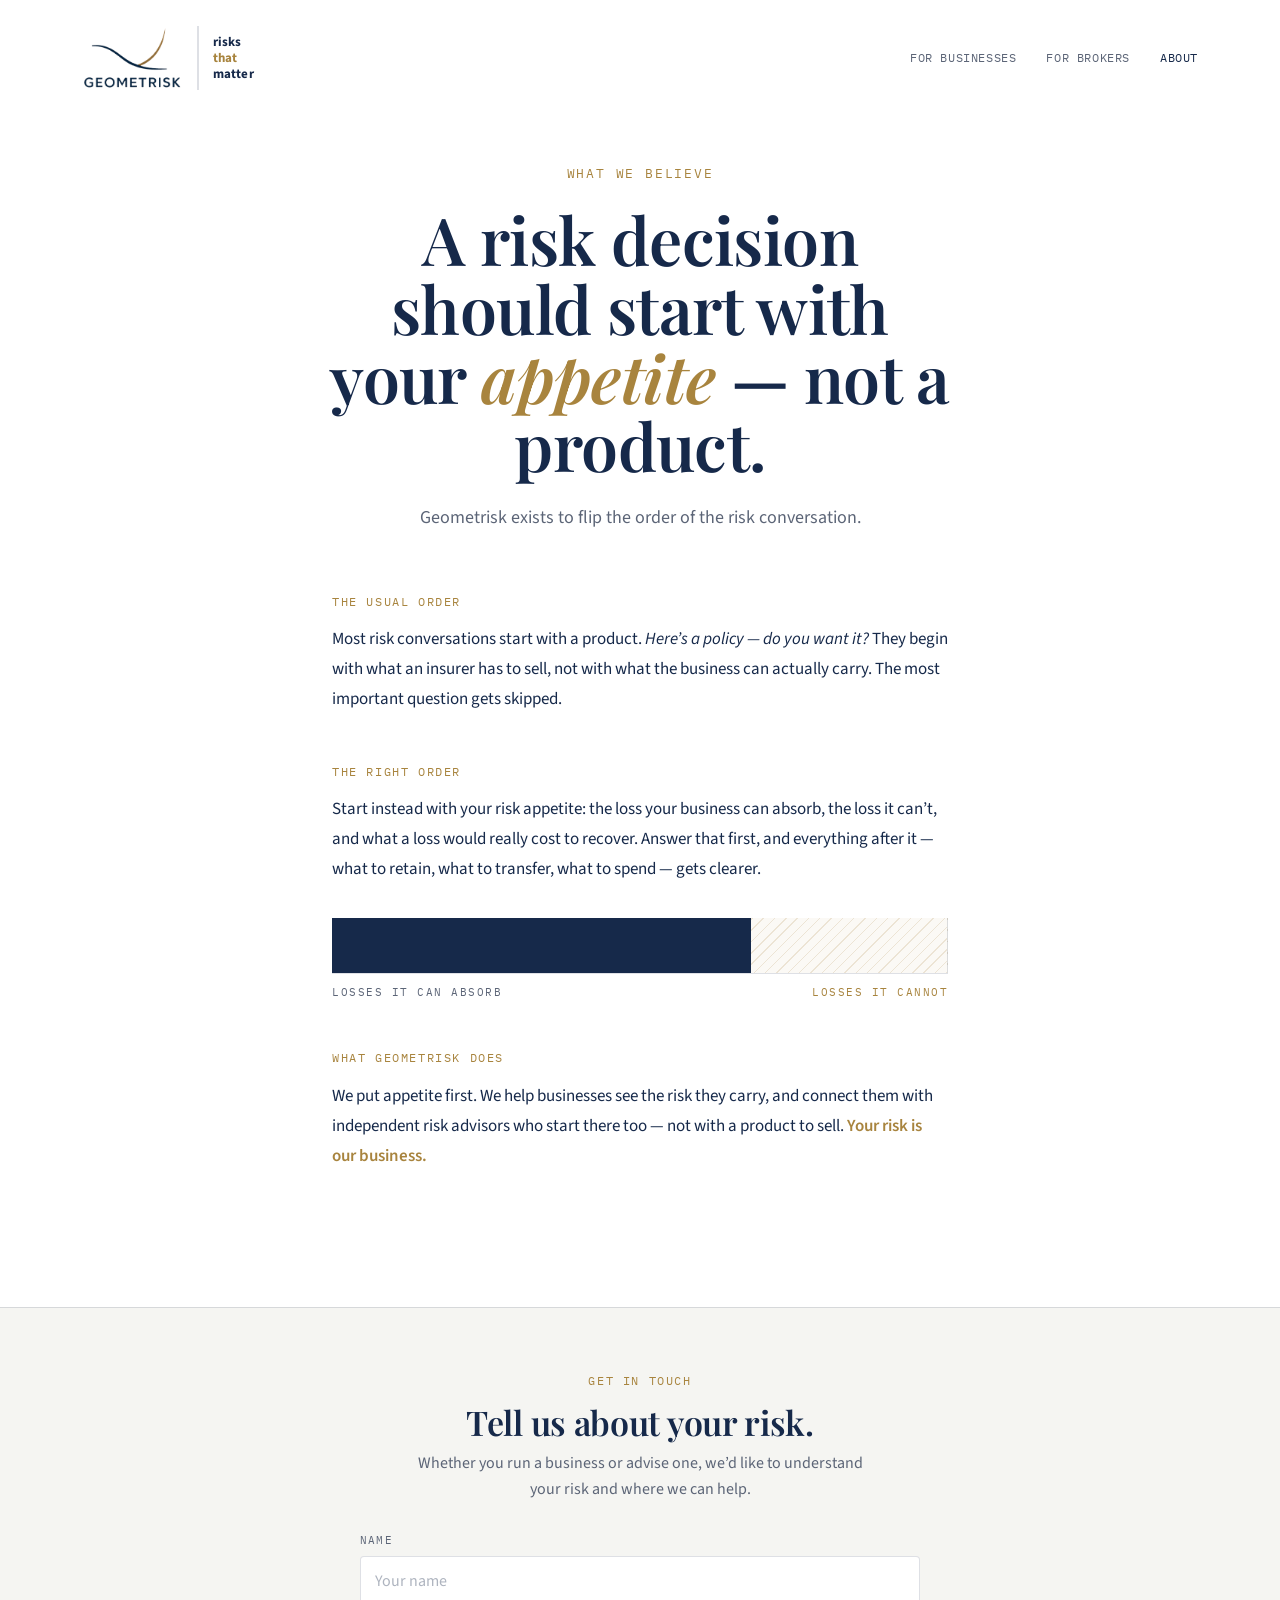
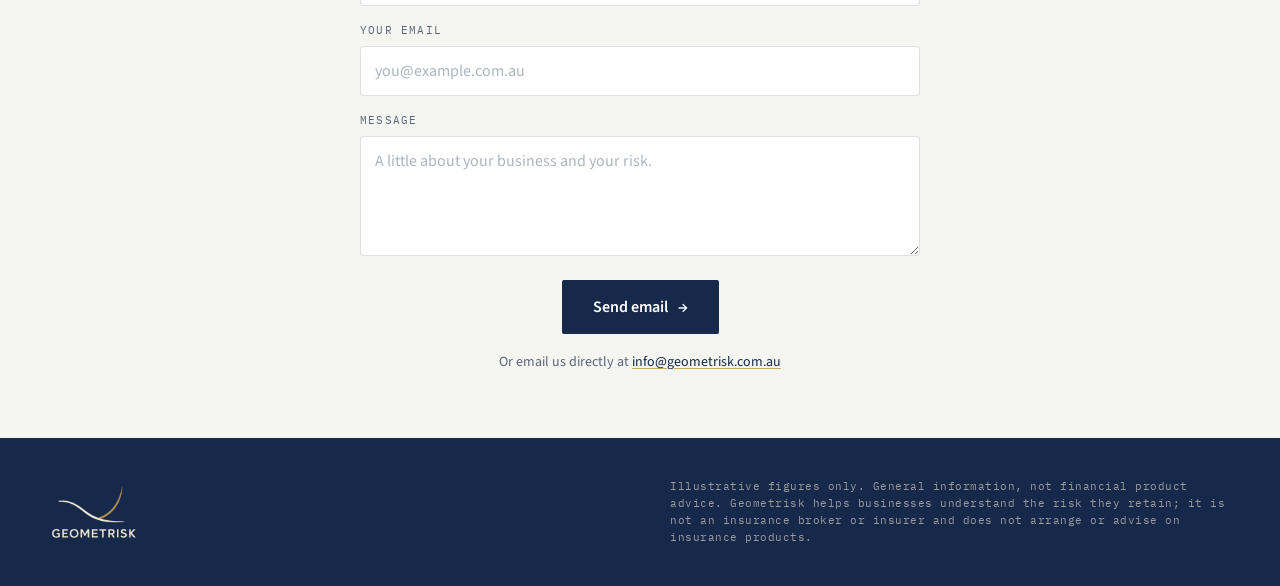
==== commit 342c04ce: "Nav restructure + silent contact form + rename risk pages - Nav is now For Businesses / For Brokers " ====
--- a/about.html
+++ b/about.html
@@ -98,6 +98,9 @@
   .contact .alt{margin-top:18px;font-size:14px;color:var(--muted);text-align:center}
   .contact .alt a{color:var(--navy);text-decoration:underline;text-decoration-color:var(--gold-soft);text-underline-offset:2px}
   .contact .alt a:hover{text-decoration-color:var(--navy)}
+  .cthanks{display:none;text-align:center;background:#fff;border:1px solid var(--line);border-radius:4px;padding:26px 24px;margin-top:4px}
+  .cthanks.show{display:block}
+  .cthanks p{font-size:16px;line-height:1.6;color:var(--navy)}
 
   footer{background:var(--navy);color:rgba(241,232,214,.6);padding:40px 32px}
   .foot{max-width:1180px;margin:0 auto;display:flex;align-items:center;
@@ -129,8 +132,7 @@
   <div class="navlinks">
     <a href="index.html#businesses">For businesses</a>
     <a href="for-brokers.html">For brokers</a>
-    <a href="methodology.html">Risk Library</a>
-    <a href="find-your-line.html">Risk Tools</a>
+    <a class="here" href="about.html">About</a>
   </div>
 </nav>
 
@@ -176,9 +178,10 @@
       <div class="field"><label for="c_msg">Message</label>
         <textarea id="c_msg" placeholder="A little about your business and your risk."></textarea></div>
       <div class="send">
-        <button type="submit" class="cta solid">Send email <span class="arw">&rarr;</span></button>
+        <button type="submit" class="cta solid" id="cSend">Send email <span class="arw">&rarr;</span></button>
       </div>
     </form>
+    <div class="cthanks" id="cthanks"><p>Thanks &mdash; that&rsquo;s with us. We&rsquo;ll get back to you at the email you gave.</p></div>
     <p class="alt">Or email us directly at <a href="mailto:info@geometrisk.com.au">info@geometrisk.com.au</a></p>
   </div>
 </section>
@@ -193,21 +196,31 @@
 </footer>
 
 <script>
-  // Opens the visitor's mail app pre-addressed to info@geometrisk.com.au with their details filled in.
+  // Contact form posts silently to the Geometrisk Apps Script (type=contact), which forwards
+  // the message to info@geometrisk.com.au. No mail client is opened.
+  var CONTACT_ENDPOINT = 'https://script.google.com/macros/s/AKfycbwOXYyrRiR0sVkZjKutfUT8mt9oBs6tpYObOSnmNkwVJpLbWihj2q7dHFdd6WgxJnUq/exec';
   document.getElementById('contactForm').addEventListener('submit', function(e){
     e.preventDefault();
+    var form = e.target;
     var name = (document.getElementById('c_name').value || '').trim();
     var email = (document.getElementById('c_email').value || '').trim();
     var msg = (document.getElementById('c_msg').value || '').trim();
-    var subject = 'Enquiry via geometrisk.com.au' + (name ? ' — ' + name : '');
-    var lines = [];
-    if(name) lines.push('Name: ' + name);
-    if(email) lines.push('Email: ' + email);
-    if(lines.length) lines.push('');
-    lines.push(msg);
-    var href = 'mailto:info@geometrisk.com.au?subject=' + encodeURIComponent(subject) +
-               '&body=' + encodeURIComponent(lines.join('\n'));
-    window.location.href = href;
+    var btn = document.getElementById('cSend');
+    btn.disabled = true; btn.textContent = 'Sending…';
+    var fd = new FormData();
+    fd.append('type','contact');
+    fd.append('to','info@geometrisk.com.au');
+    fd.append('name',name);
+    fd.append('email',email);
+    fd.append('message',msg);
+    fd.append('page',location.pathname);
+    fd.append('ts',new Date().toISOString());
+    fetch(CONTACT_ENDPOINT,{method:'POST',body:fd})
+      .catch(function(){})
+      .then(function(){
+        form.style.display = 'none';
+        document.getElementById('cthanks').classList.add('show');
+      });
   });
 </script>
 
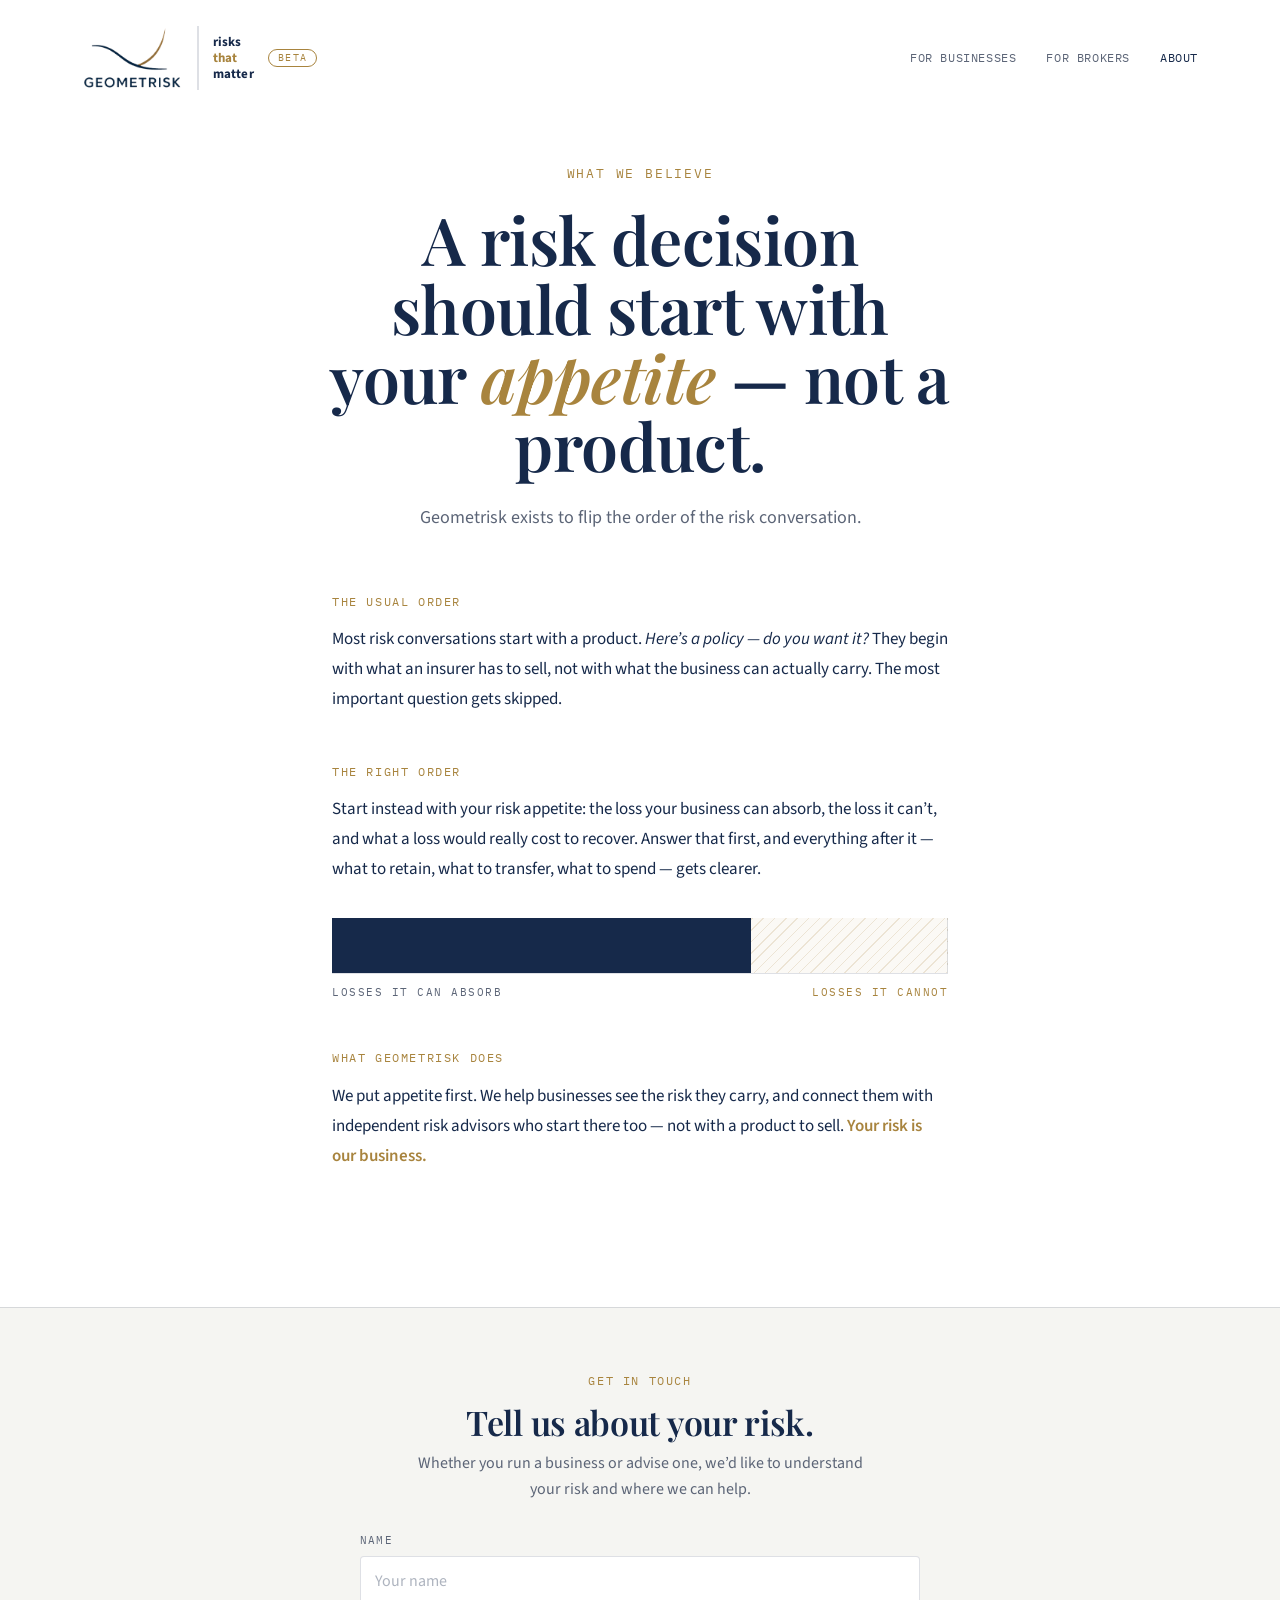
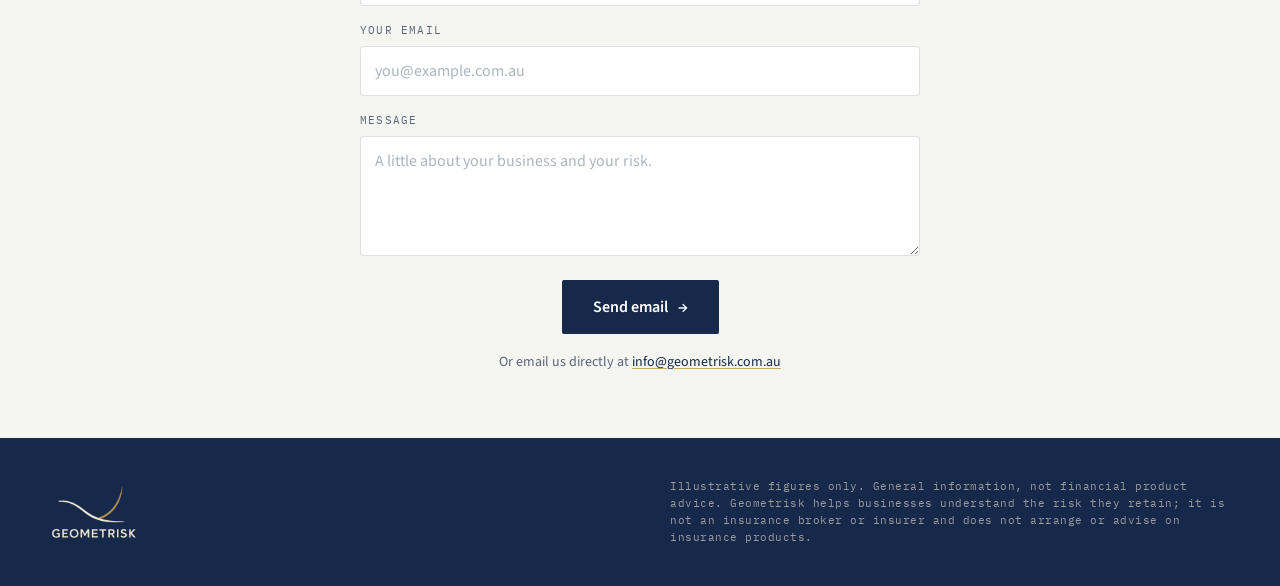
==== commit 5f103000: "Beta mode: empty the fictional seed, add finder empty state + Beta badge - data/advisors.json emptie" ====
--- a/about.html
+++ b/about.html
@@ -128,6 +128,7 @@
     </a>
     <div class="divider"></div>
     <div class="tagline">risks<br><span class="g">that</span><br>matter</div>
+    <span class="beta" style="font-family:var(--mono),ui-monospace,monospace;font-size:10px;letter-spacing:.14em;text-transform:uppercase;color:var(--gold);border:1px solid var(--gold);border-radius:100px;padding:3px 9px;line-height:1;white-space:nowrap;align-self:center">Beta</span>
   </div>
   <div class="navlinks">
     <a href="index.html#businesses">For businesses</a>
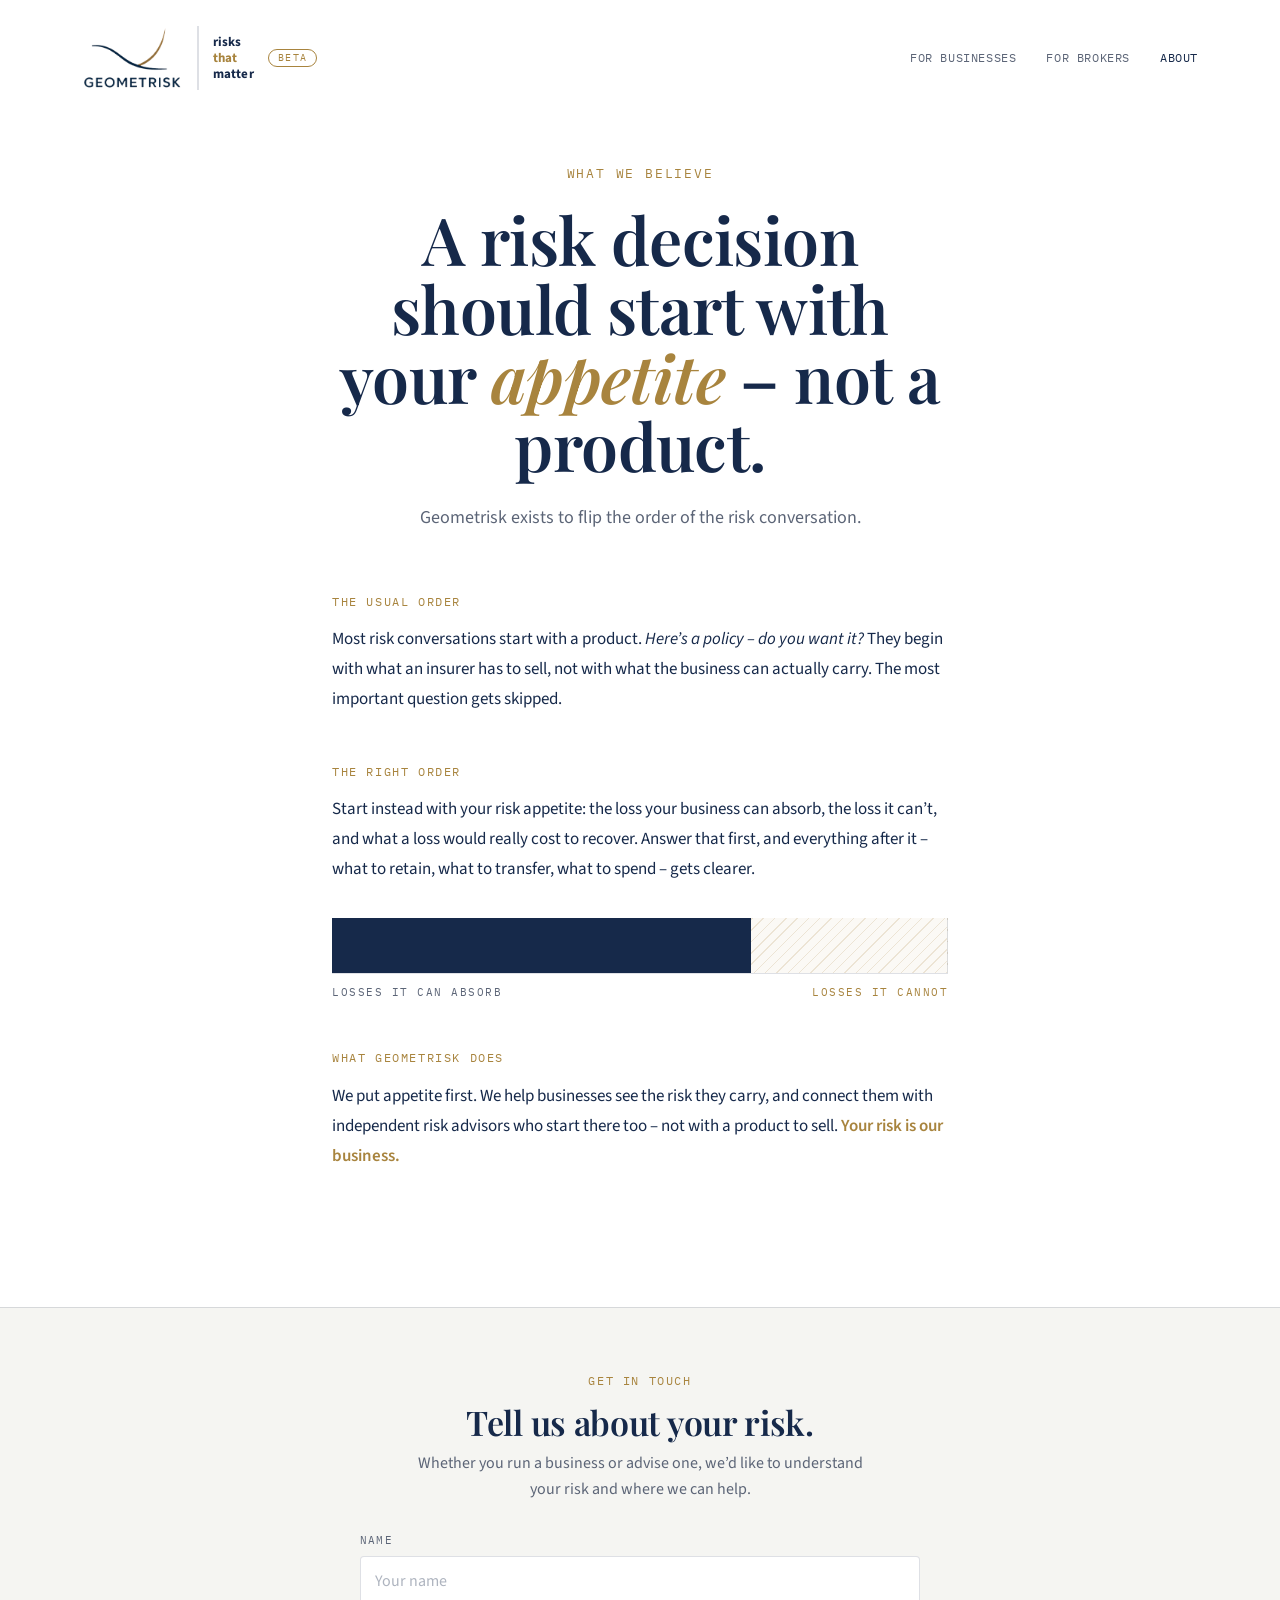
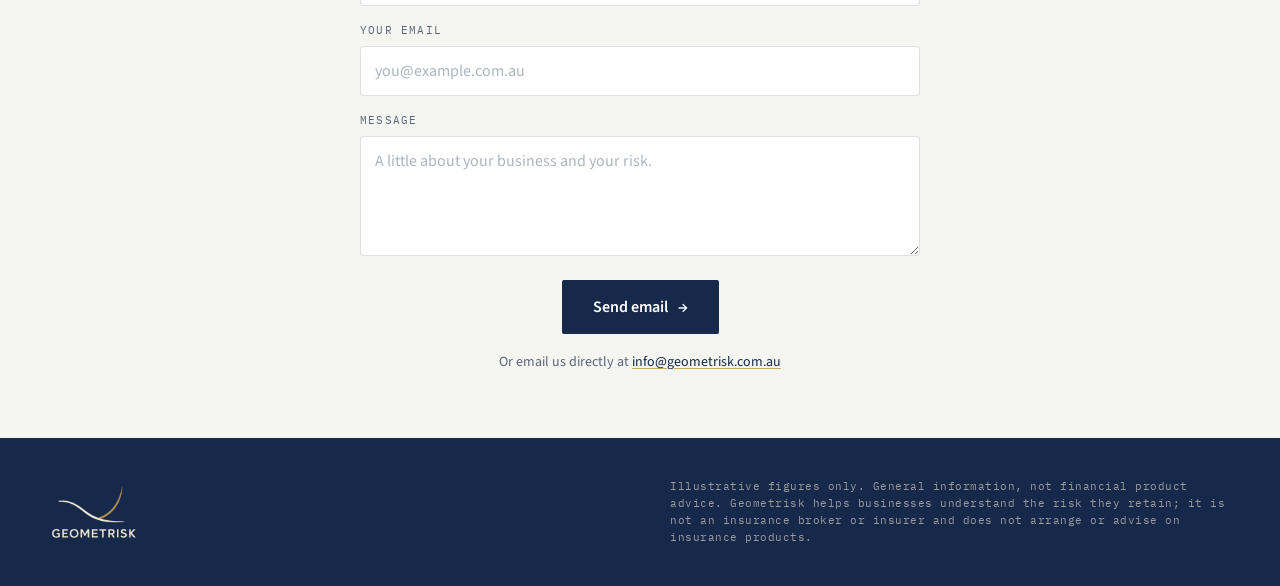
==== commit 4ac6eed1: "Single business-side CTA, en dashes site-wide, lead capture on finder - Remove gold "Book your consu" ====
--- a/about.html
+++ b/about.html
@@ -4,7 +4,7 @@
 <meta charset="UTF-8">
 <meta name="viewport" content="width=device-width, initial-scale=1.0">
 <title>About · Geometrisk</title>
-<meta name="description" content="Geometrisk exists to flip the order of the risk conversation: a risk decision should start with your appetite — what you can carry, and what you can't — not with a product an insurer has to sell. General information only, not advice.">
+<meta name="description" content="Geometrisk exists to flip the order of the risk conversation: a risk decision should start with your appetite – what you can carry, and what you can't – not with a product an insurer has to sell. General information only, not advice.">
 <link rel="icon" type="image/png" href="assets/geometrisk-logo.png">
 <link rel="preconnect" href="https://fonts.googleapis.com">
 <link rel="preconnect" href="https://fonts.gstatic.com" crossorigin>
@@ -139,7 +139,7 @@
 
 <header class="hero">
   <div class="eyebrow">What we believe</div>
-  <h1>A risk decision should start with your <span class="ital">appetite</span> — not a product.</h1>
+  <h1>A risk decision should start with your <span class="ital">appetite</span> – not a product.</h1>
   <p class="lede">Geometrisk exists to flip the order of the risk conversation.</p>
 </header>
 
@@ -147,12 +147,12 @@
   <div class="page">
     <section class="sec">
       <div class="cap">The usual order</div>
-      <p>Most risk conversations start with a product. <em>Here&rsquo;s a policy &mdash; do you want it?</em> They begin with what an insurer has to sell, not with what the business can actually carry. The most important question gets skipped.</p>
+      <p>Most risk conversations start with a product. <em>Here&rsquo;s a policy – do you want it?</em> They begin with what an insurer has to sell, not with what the business can actually carry. The most important question gets skipped.</p>
     </section>
 
     <section class="sec">
       <div class="cap">The right order</div>
-      <p>Start instead with your risk appetite: the loss your business can absorb, the loss it can&rsquo;t, and what a loss would really cost to recover. Answer that first, and everything after it &mdash; what to retain, what to transfer, what to spend &mdash; gets clearer.</p>
+      <p>Start instead with your risk appetite: the loss your business can absorb, the loss it can&rsquo;t, and what a loss would really cost to recover. Answer that first, and everything after it – what to retain, what to transfer, what to spend – gets clearer.</p>
       <div class="lineblock">
         <div class="axis"><div class="carry"></div><div class="cannot"></div></div>
         <div class="axislabels"><span class="l">Losses it can absorb</span><span class="r">Losses it cannot</span></div>
@@ -161,7 +161,7 @@
 
     <section class="sec">
       <div class="cap">What Geometrisk does</div>
-      <p>We put appetite first. We help businesses see the risk they carry, and connect them with independent risk advisors who start there too &mdash; not with a product to sell. <span class="g">Your risk is our business.</span></p>
+      <p>We put appetite first. We help businesses see the risk they carry, and connect them with independent risk advisors who start there too – not with a product to sell. <span class="g">Your risk is our business.</span></p>
     </section>
   </div>
 </main>
@@ -182,7 +182,7 @@
         <button type="submit" class="cta solid" id="cSend">Send email <span class="arw">&rarr;</span></button>
       </div>
     </form>
-    <div class="cthanks" id="cthanks"><p>Thanks &mdash; that&rsquo;s with us. We&rsquo;ll get back to you at the email you gave.</p></div>
+    <div class="cthanks" id="cthanks"><p>Thanks – that&rsquo;s with us. We&rsquo;ll get back to you at the email you gave.</p></div>
     <p class="alt">Or email us directly at <a href="mailto:info@geometrisk.com.au">info@geometrisk.com.au</a></p>
   </div>
 </section>
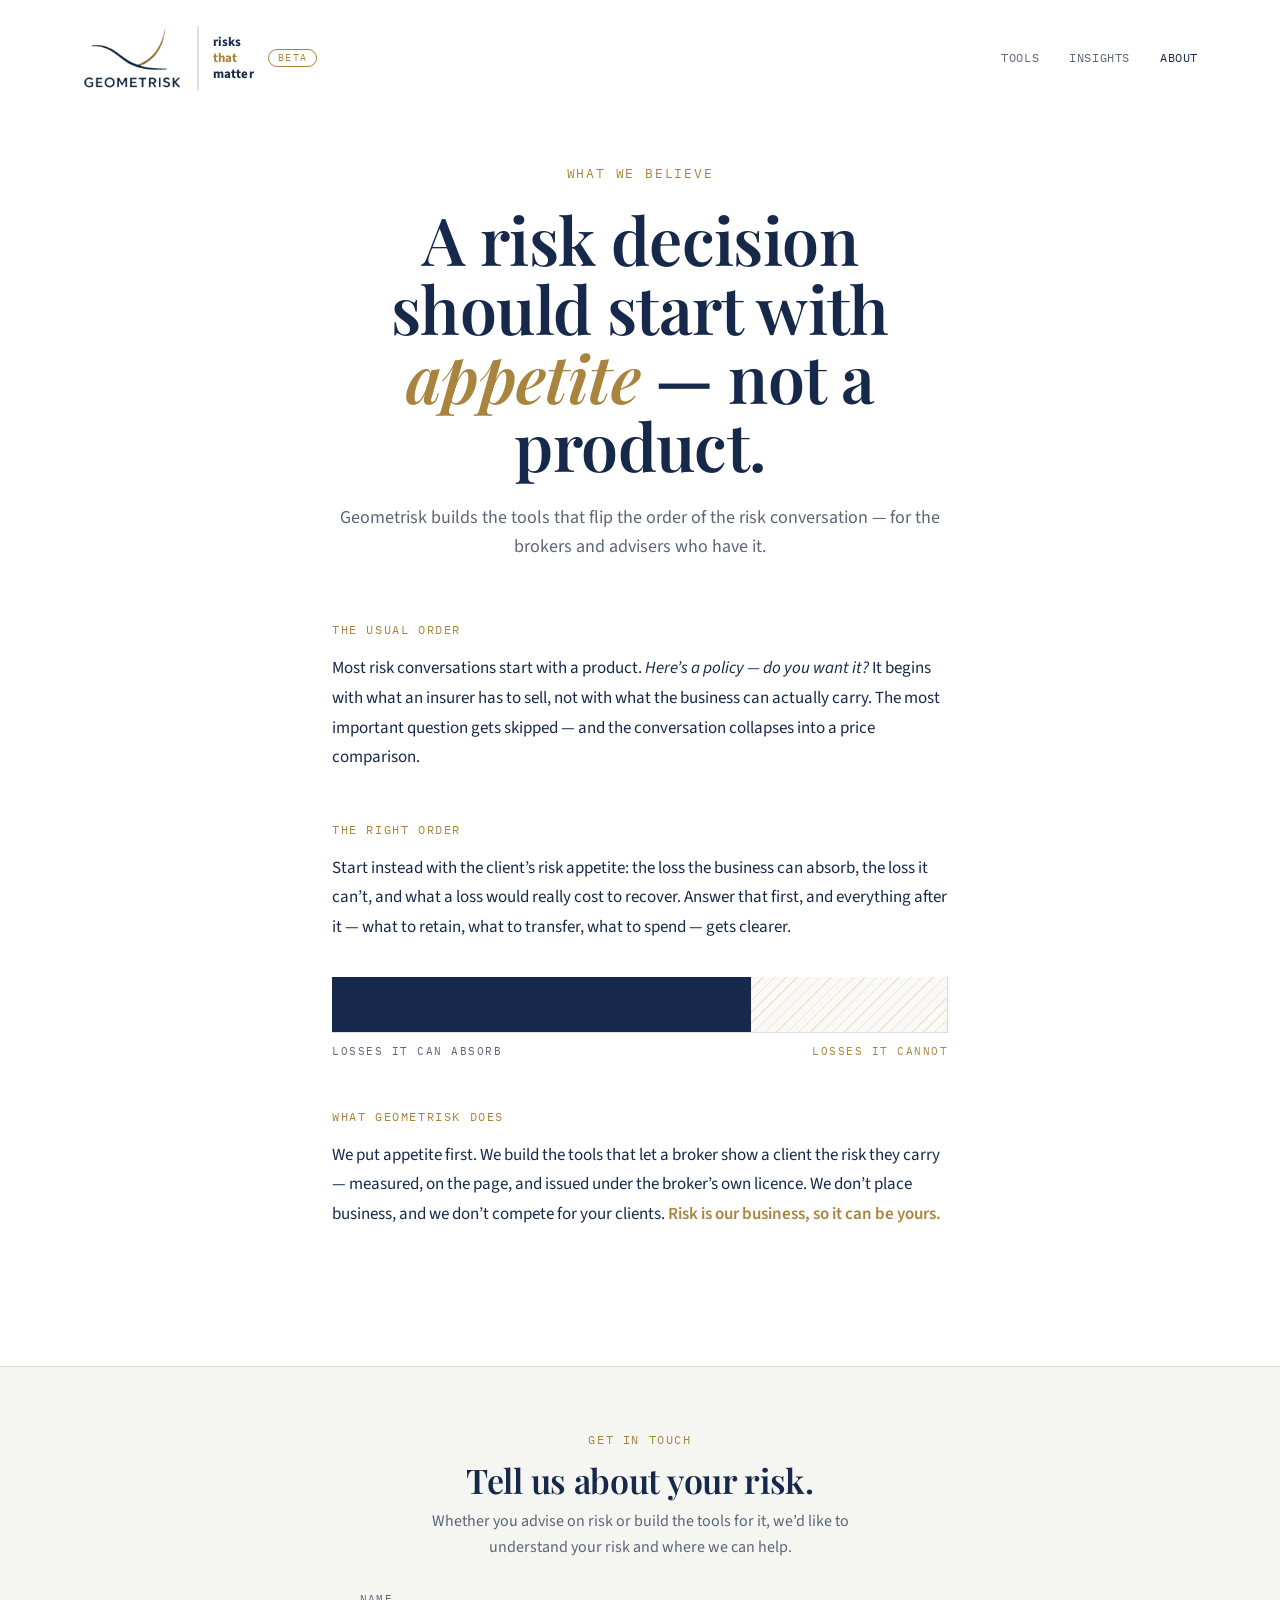
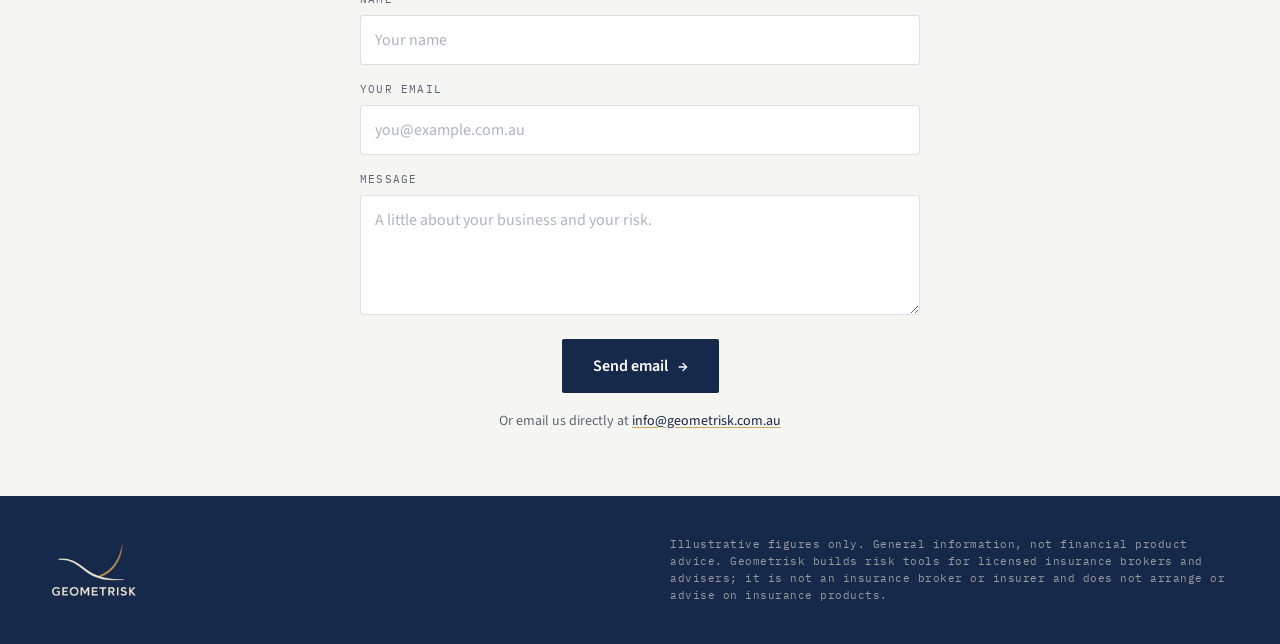
==== commit 4617dd85: "Refocus the site on risk tools for brokers The site spoke to businesses first: the homepage sent the" ====
--- a/about.html
+++ b/about.html
@@ -4,7 +4,7 @@
 <meta charset="UTF-8">
 <meta name="viewport" content="width=device-width, initial-scale=1.0">
 <title>About · Geometrisk</title>
-<meta name="description" content="Geometrisk exists to flip the order of the risk conversation: a risk decision should start with your appetite – what you can carry, and what you can't – not with a product an insurer has to sell. General information only, not advice.">
+<meta name="description" content="Geometrisk builds risk tools for brokers and advisers. A risk decision should start with the client's appetite — what the business can carry, and what it can't — not with a product an insurer has to sell. General information only, not advice.">
 <link rel="icon" type="image/png" href="assets/geometrisk-logo.png">
 <link rel="preconnect" href="https://fonts.googleapis.com">
 <link rel="preconnect" href="https://fonts.gstatic.com" crossorigin>
@@ -131,28 +131,28 @@
     <span class="beta" style="font-family:var(--mono),ui-monospace,monospace;font-size:10px;letter-spacing:.14em;text-transform:uppercase;color:var(--gold);border:1px solid var(--gold);border-radius:100px;padding:3px 9px;line-height:1;white-space:nowrap;align-self:center">Beta</span>
   </div>
   <div class="navlinks">
-    <a href="index.html#businesses">For businesses</a>
-    <a href="for-brokers.html">For brokers</a>
+    <a href="index.html#tools">Tools</a>
+    <a href="methodology.html">Insights</a>
     <a class="here" href="about.html">About</a>
   </div>
 </nav>
 
 <header class="hero">
   <div class="eyebrow">What we believe</div>
-  <h1>A risk decision should start with your <span class="ital">appetite</span> – not a product.</h1>
-  <p class="lede">Geometrisk exists to flip the order of the risk conversation.</p>
+  <h1>A risk decision should start with <span class="ital">appetite</span> — not a product.</h1>
+  <p class="lede">Geometrisk builds the tools that flip the order of the risk conversation &mdash; for the brokers and advisers who have it.</p>
 </header>
 
 <main>
   <div class="page">
     <section class="sec">
       <div class="cap">The usual order</div>
-      <p>Most risk conversations start with a product. <em>Here&rsquo;s a policy – do you want it?</em> They begin with what an insurer has to sell, not with what the business can actually carry. The most important question gets skipped.</p>
+      <p>Most risk conversations start with a product. <em>Here&rsquo;s a policy &mdash; do you want it?</em> It begins with what an insurer has to sell, not with what the business can actually carry. The most important question gets skipped &mdash; and the conversation collapses into a price comparison.</p>
     </section>
 
     <section class="sec">
       <div class="cap">The right order</div>
-      <p>Start instead with your risk appetite: the loss your business can absorb, the loss it can&rsquo;t, and what a loss would really cost to recover. Answer that first, and everything after it – what to retain, what to transfer, what to spend – gets clearer.</p>
+      <p>Start instead with the client&rsquo;s risk appetite: the loss the business can absorb, the loss it can&rsquo;t, and what a loss would really cost to recover. Answer that first, and everything after it &mdash; what to retain, what to transfer, what to spend &mdash; gets clearer.</p>
       <div class="lineblock">
         <div class="axis"><div class="carry"></div><div class="cannot"></div></div>
         <div class="axislabels"><span class="l">Losses it can absorb</span><span class="r">Losses it cannot</span></div>
@@ -161,7 +161,7 @@
 
     <section class="sec">
       <div class="cap">What Geometrisk does</div>
-      <p>We put appetite first. We help businesses see the risk they carry, and connect them with independent risk advisors who start there too – not with a product to sell. <span class="g">Your risk is our business.</span></p>
+      <p>We put appetite first. We build the tools that let a broker show a client the risk they carry &mdash; measured, on the page, and issued under the broker&rsquo;s own licence. We don&rsquo;t place business, and we don&rsquo;t compete for your clients. <span class="g">Risk is our business, so it can be yours.</span></p>
     </section>
   </div>
 </main>
@@ -170,7 +170,7 @@
   <div class="contact">
     <div class="cap">Get in touch</div>
     <h2>Tell us about your risk.</h2>
-    <p class="clead">Whether you run a business or advise one, we&rsquo;d like to understand your risk and where we can help.</p>
+    <p class="clead">Whether you advise on risk or build the tools for it, we&rsquo;d like to understand your risk and where we can help.</p>
     <form id="contactForm">
       <div class="field"><label for="c_name">Name</label>
         <input id="c_name" type="text" placeholder="Your name"></div>
@@ -182,7 +182,7 @@
         <button type="submit" class="cta solid" id="cSend">Send email <span class="arw">&rarr;</span></button>
       </div>
     </form>
-    <div class="cthanks" id="cthanks"><p>Thanks – that&rsquo;s with us. We&rsquo;ll get back to you at the email you gave.</p></div>
+    <div class="cthanks" id="cthanks"><p>Thanks &mdash; that&rsquo;s with us. We&rsquo;ll get back to you at the email you gave.</p></div>
     <p class="alt">Or email us directly at <a href="mailto:info@geometrisk.com.au">info@geometrisk.com.au</a></p>
   </div>
 </section>
@@ -192,7 +192,7 @@
     <a class="fmark" href="index.html" aria-label="Geometrisk">
       <img src="assets/geometrisk-logo-light.png" alt="Geometrisk">
     </a>
-    <div class="disc">Illustrative figures only. General information, not financial product advice. Geometrisk helps businesses understand the risk they retain; it is not an insurance broker or insurer and does not arrange or advise on insurance products.</div>
+    <div class="disc">Illustrative figures only. General information, not financial product advice. Geometrisk builds risk tools for licensed insurance brokers and advisers; it is not an insurance broker or insurer and does not arrange or advise on insurance products.</div>
   </div>
 </footer>
 
